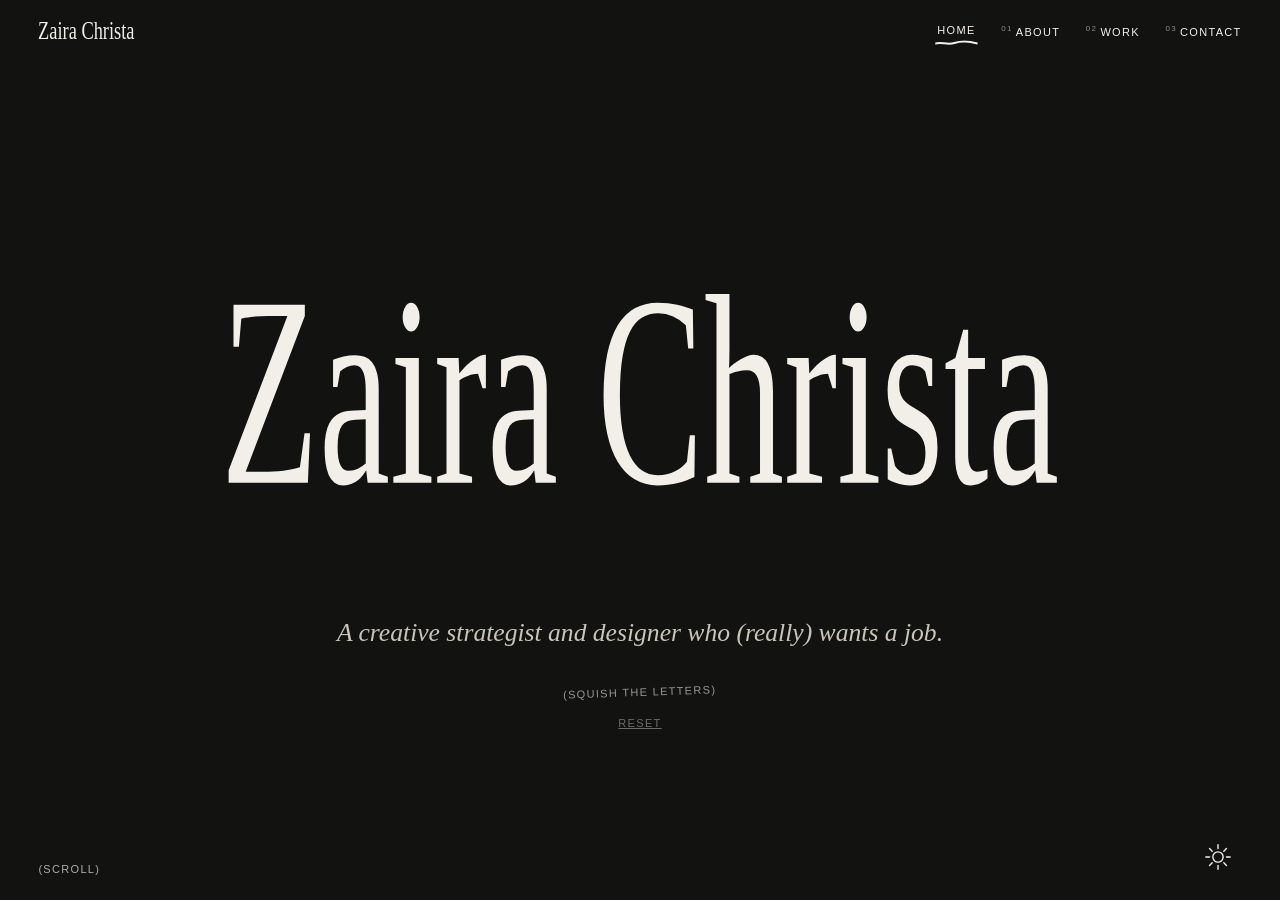
==== index.html @ 3c70432a "Scrolling picture panels in slides, phone dock and footer tweaks, collapsible legal links, phone-onl" ====
<!doctype html>
<html lang="en">
<head>
<meta charset="utf-8">
<meta name="viewport" content="width=device-width, initial-scale=1">
<title>Zaira Christa</title>
<meta name="description" content="Zaira Christa, a London-based creative strategist and designer. Portfolio, work and contact.">
<meta name="referrer" content="strict-origin-when-cross-origin">
<meta name="theme-color" content="#121211">
<meta property="og:type" content="website">
<meta property="og:title" content="Zaira Christa">
<meta property="og:description" content="Creative strategist and designer based in London. Portfolio, work and contact.">
<link rel="icon" href="data:image/svg+xml,%3Csvg xmlns='http://www.w3.org/2000/svg' viewBox='0 0 32 32'%3E%3Crect width='32' height='32' rx='6' fill='%23121211'/%3E%3Ctext x='16' y='23' text-anchor='middle' font-family='Times New Roman,serif' font-size='20' fill='%23f2efe9'%3EZ%3C/text%3E%3C/svg%3E">
<link rel="stylesheet" href="css/style.css?v=__V__">
</head>
<body class="home">

<header>
  <a class="mb-z" data-go="home" aria-label="Home"><svg viewBox="0 0 22 22" aria-hidden="true"><path d="M11 5.6C8.9 5.6 8.3 7.9 7.7 9.6C7 11.6 4.3 13 4.3 16.2C4.3 19.4 7 21.2 11 21.2C15 21.2 17.7 19.4 17.7 16.2C17.7 13 15 11.6 14.3 9.6C13.7 7.9 13.1 5.6 11 5.6z"/><path d="M10.4 6L10.8 2.2L12 2.2L11.6 6z"/><path d="M12 3.6C13 1.6 15.4 1.4 16.6 2.2C15.8 4.2 13.6 4.6 12 3.6z"/></svg></a>
  <a class="mark" data-go="home">Zaira Christa</a>
  <span class="mb-menus" aria-hidden="true"><span>File</span><span>Edit</span><span>View</span><span>Go</span><span>Window</span><span>Help</span></span>
  <nav>
    <a data-go="home" class="cur">Home</a>
    <a data-go="about"><i>01</i>About</a>
    <a data-go="work"><i>02</i>Work</a>
    <a data-go="contact"><i>03</i>Contact</a>
  </nav>
</header>

<!-- HOME -->
<main id="home" class="page active">
  <div class="hero" id="hero" aria-label="Zaira Christa"></div>
  <p class="tagline">A creative strategist and designer who (really) wants a job.</p>
  <p class="squish label">(squish the letters)</p>
  <button class="resq label" id="resetSquish" type="button">reset</button>
</main>
<button class="scrollcue label" id="scrollcue" type="button">(Scroll)</button>
<button class="sun" id="sun" type="button" aria-label="Sun" title="Light mode">
  <svg viewBox="0 0 32 32" width="30" height="30" fill="none" stroke="currentColor" stroke-width="1.5" stroke-linecap="round" aria-hidden="true">
    <circle cx="16" cy="16" r="5.5"/>
    <g class="rays"><path d="M16 3v4M16 25v4M3 16h4M25 16h4M7 7l2.8 2.8M22.2 22.2L25 25M25 7l-2.8 2.8M9.8 22.2L7 25"/></g>
  </svg>
</button>
<div class="song" id="song" hidden>
  <div class="row"><span class="label">Now playing: not that kind of sun.</span><button class="x label" id="songX" type="button">close</button></div>
  <div class="yt" id="yt"></div>
</div>
<div class="nope" id="nope" role="status" aria-live="polite"></div>
<div class="nope sad" id="sad" role="status" aria-live="polite"></div>

<div class="cookie" id="cookie" role="dialog" aria-label="Cookies" hidden>
  <svg class="ckbg" viewBox="0 0 200 200" aria-hidden="true">
    <path d="M146 20 A22 22 0 0 0 181 57 A93 91 0 1 1 146 20 Z"/>
    <circle cx="40" cy="70" r="5" class="f"/><circle cx="64" cy="36" r="6"/><circle cx="102" cy="22" r="4" class="f"/>
    <circle cx="26" cy="112" r="6"/><circle cx="50" cy="152" r="4" class="f"/><circle cx="98" cy="176" r="6"/>
    <circle cx="146" cy="152" r="5" class="f"/><circle cx="172" cy="108" r="6"/><circle cx="130" cy="176" r="3.5"/>
    <circle cx="124" cy="25" r="3.5"/><circle cx="24" cy="86" r="3" />
  </svg>
  <h2>cookies?</h2>
  <p>This site sets no cookies of its own. But the sun plays a song through Spotify, which may set its own. Accept to let the sun play, or reject and it stays quiet. <a href="privacy.html">Details</a></p>
  <div class="row"><button type="button" data-ck="yes">Accept</button><button type="button" data-ck="no">Reject</button></div>
</div>

<!-- ABOUT -->
<section id="about" class="page">
  <div class="fit">
  <div class="about-grid">
    <h1 class="stmt stretch" style="grid-column:1 / -1">I'm Zai &lt;3</h1>
    <div class="about-left">
      <div class="photo blob b1"><img src="assets/images/zaira.jpg" alt="Black and white photo of Zaira smiling over her shoulder, in a long patterned halter dress on a cobbled path"></div>

    </div>
    <div class="about-right prose">
      <p>I am a human who loves thinking. As a certified overthinker, and as curious as the cat who should have died by now, I have built things, tried others and experimented with forms of art I love.</p>
      <p>My work is deeply embodied, often answering questions that are a little too complicated even for me. I like getting stuck into them anyway. What is a passion if not an extremely liberating hard task?</p>
      <p>I work with precision, depth and (as all my cookbooks tell me) love. Maybe that is why you should care.</p>
      <div class="stats" id="stats">
        <div class="srow"><span class="sl">Strategy</span><span class="sb"><i style="--v:89"></i></span><span class="sn">89</span></div>
        <div class="srow"><span class="sl">Visual Taste</span><span class="sb"><i style="--v:96"></i></span><span class="sn">96</span></div>
        <div class="srow"><span class="sl">Research Rabbit Holes</span><span class="sb"><i style="--v:99"></i></span><span class="sn">99</span></div>
        <div class="srow"><span class="sl">Overthinking</span><span class="sb"><i style="--v:100"></i></span><span class="sn">100</span></div>
        <div class="srow"><span class="sl">PowerPoint Tolerance</span><span class="sb"><i style="--v:61"></i></span><span class="sn">61</span></div>
        <div class="srow"><span class="sl">“What if we completely changed it?”</span><span class="sb"><i style="--v:97"></i></span><span class="sn">97</span></div>
      </div>
      <div class="sheetrow">
        <span class="label">Status: Available (allegedly busy)</span>
        <button class="sheetbtn label" id="openSheet" type="button">Character sheet &rarr;</button>
      </div>
    </div>

  </div>
  </div>
</section>

<!-- WORK -->
<section id="work" class="page">
  <div class="desk" id="desk">
    <button class="dicon" id="dFolder" type="button" aria-label="Work, folder. Double-click to open." style="--x:41%;--y:31%">
      <svg viewBox="0 0 64 56" aria-hidden="true"><path d="M3 9a5 5 0 0 1 5-5h14l6 6h28a5 5 0 0 1 5 5v31a5 5 0 0 1-5 5H8a5 5 0 0 1-5-5z" fill="#007f9e"/><rect x="3" y="17" width="58" height="35" rx="5" fill="#1db4d4"/><rect x="3" y="17" width="58" height="9" rx="4.5" fill="#5fd0e8" opacity=".55"/></svg>
      <span class="dname">Work</span>
    </button>
    <button class="dicon" id="dSheet" type="button" aria-label="ZAIRA.sav, character sheet. Double-click to open." style="--x:33%;--y:52%">
      <svg viewBox="0 0 48 60" aria-hidden="true"><path d="M4 2h28l12 12v42a2 2 0 0 1-2 2H4a2 2 0 0 1-2-2V4a2 2 0 0 1 2-2z" fill="#fff" stroke="#242829" stroke-width="1.6"/><path d="M32 2v12h12" fill="#C9D0CC" stroke="#242829" stroke-width="1.6" stroke-linejoin="round"/><rect x="2" y="30" width="34" height="14" rx="2" fill="#006C7C"/><text x="19" y="40.6" text-anchor="middle" font-family="Helvetica,Arial,sans-serif" font-size="9.5" font-weight="700" fill="#fff">SAV</text><path d="M9 20h18M9 25h12" stroke="#C9D0CC" stroke-width="2" stroke-linecap="round"/></svg>
      <span class="dname">ZAIRA.sav</span>
    </button>
    <button class="dicon" id="dCv" type="button" aria-label="CV_Zaira_Final_CREATIVE_v29.pdf. Double-click to open." style="--x:52%;--y:43%">
      <svg viewBox="0 0 48 60" aria-hidden="true"><path d="M4 2h28l12 12v42a2 2 0 0 1-2 2H4a2 2 0 0 1-2-2V4a2 2 0 0 1 2-2z" fill="#fff" stroke="#242829" stroke-width="1.6"/><path d="M32 2v12h12" fill="#C9D0CC" stroke="#242829" stroke-width="1.6" stroke-linejoin="round"/><rect x="2" y="30" width="34" height="14" rx="2" fill="#c4452d"/><text x="19" y="40.6" text-anchor="middle" font-family="Helvetica,Arial,sans-serif" font-size="9.5" font-weight="700" fill="#fff">PDF</text><path d="M9 20h18M9 25h12" stroke="#C9D0CC" stroke-width="2" stroke-linecap="round"/></svg>
      <span class="dname">CV_Zaira_Final_CREATIVE_v29.pdf</span>
    </button>
  </div>
  <nav class="dock" aria-label="Dock">
    <button class="dk" id="dkFinder" type="button" data-tip="Finder" aria-label="Finder">
      <svg viewBox="0 0 48 48" aria-hidden="true"><rect width="48" height="48" rx="11" fill="#0095B6"/><path d="M24 0h13a11 11 0 0 1 11 11v26a11 11 0 0 1-11 11H24z" fill="#E5E8E3"/><rect x="14" y="14" width="3" height="9" rx="1.5" fill="#242829"/><rect x="31" y="14" width="3" height="9" rx="1.5" fill="#242829"/><path class="m-happy" d="M13 32c6 6 16 6 22 0" fill="none" stroke="#242829" stroke-width="2.4" stroke-linecap="round"/><path class="m-sad" d="M13 37c6-6 16-6 22 0" fill="none" stroke="#242829" stroke-width="2.4" stroke-linecap="round"/><path class="m-sad" d="M15.5 25c-2 3-2 5 0 5.5c2-.5 2-2.5 0-5.5z" fill="#7fd3ea"/></svg>
    </button>
    <button class="dk" id="addSticky" type="button" data-tip="Stickies (add a note)" aria-label="Add a sticky note">
      <svg viewBox="0 0 48 48" aria-hidden="true"><rect width="48" height="48" rx="11" fill="#f2e57e"/><rect width="48" height="12" rx="6" fill="#e3d256"/><rect y="6" width="48" height="6" fill="#e3d256"/><path d="M10 24h28M10 32h20" stroke="#8f8433" stroke-width="2.4" stroke-linecap="round"/></svg>
    </button>
    <button class="dk" id="dkPpt" type="button" data-tip="PowerPoint" aria-label="Open the next presentation">
      <svg viewBox="0 0 48 48" aria-hidden="true"><rect width="48" height="48" rx="11" fill="#d24726"/><text x="24" y="34" text-anchor="middle" font-family="Helvetica,Arial,sans-serif" font-size="28" font-weight="700" fill="#fff">P</text></svg>
    </button>
    <i class="sep"></i>
    <button class="dk dk-bin" id="dockBin" type="button" data-tip="Bin (drop notes here, click to look inside)" aria-label="Bin">
      <svg viewBox="0 0 48 48" aria-hidden="true"><rect class="paper" x="14" y="5" width="12" height="14" fill="#f2e57e" transform="rotate(-12 20 12)"/><rect class="paper" x="22" y="6" width="12" height="14" fill="#ffb3c7" transform="rotate(10 28 13)"/><path d="M11 15h26l-2.4 27a3 3 0 0 1-3 2.7H16.4a3 3 0 0 1-3-2.7z" fill="#C9D0CC" stroke="#5B6264" stroke-width="1.6"/><rect x="8" y="11" width="32" height="5" rx="2.5" fill="#E5E8E3" stroke="#5B6264" stroke-width="1.6"/><path d="M19 21v17M24 21v17M29 21v17" stroke="#5B6264" stroke-width="1.8" stroke-linecap="round"/></svg>
    </button>
  </nav>
</section>
<!-- SUBSTACK -->
<section id="substack" class="page">
  <div class="big" id="psych">psych.</div>
</section>

<!-- CONTACT -->
<section id="contact" class="page">
  <div class="fit">
  <div class="contact-grid">
    <h1 class="stmt stretch" style="grid-column:1 / -1">Please address me as Your Royal Highness.</h1>
    <div class="contact-left">
      <p class="royal">Her Majesty is currently taking offers (of work, not of fealty). The throne is open to commissions, collaborations and one very good full-time role. I have already drafted this conversation in my head eleven times. Say hello and make it twelve.</p>
      <p class="email-line"><a href="mailto:zcbarakat@gmail.com" id="emailLink">zcbarakat@gmail.com</a>
        <span class="label">Replies arrive within one to several business days, by royal decree.</span>
      </p>
    </div>
    <div class="contact-right">
      <form id="form">
        <div class="field"><label class="label" for="name">Your name, humble correspondent</label><input id="name" required autocomplete="name"></div>
        <div class="field"><label class="label" for="msg">Your message to Her Royal Highness</label><textarea id="msg" required></textarea></div>
        <div class="send-row">
          <button class="send" type="submit">Send your regards</button>        </div>
      </form>
    </div>
  </div>
  </div>
</section>

<footer class="label"><span class="copy">&copy; 2026 Zaira Christa</span><span class="tag">i do what i love and i love what i do (peace)</span>
  <nav class="legal" aria-label="Legal"><details><summary>legal stuff</summary><div class="lg"><a href="privacy.html">Privacy and cookies</a><button type="button" id="cookieSettings">Cookie settings</button><a href="terms.html">Terms and copyright</a><a href="accessibility.html">Accessibility</a></div></details></nav>
</footer>

<!-- windows live at body level so they can be dragged anywhere -->
<div class="sticky" id="sticky">
      <div class="grip" title="Drag me"><button class="bin" type="button" aria-label="Bin this note">&times;</button></div>
      <div class="stext" contenteditable="true" spellcheck="false" aria-label="Sticky note, editable">Rectangles are permitted in this office.</div>
    </div>
<div class="win finder closed" id="finder" aria-label="Work folder">
      <div class="tbar"><div class="dots"><button type="button" class="wclose" aria-label="Close window"></button><i></i><i></i></div><div class="ttl">Work</div></div>
      <div class="fbody">
        <aside class="side" aria-label="Sidebar">
          <h4>Favourites</h4>
          <ul><li><button type="button" data-loc="recents">Recents</button></li><li><button type="button" class="on" data-loc="work">Work</button></li><li><button type="button" data-loc="desktop">Desktop</button></li><li><button type="button" data-loc="downloads">Downloads (do not open)</button></li></ul>
          <h4>Locations</h4>
          <ul><li><button type="button" data-loc="trash">Trash</button></li></ul>
        </aside>
        <div class="files" id="files">
          <p class="empty" id="filesEmpty" hidden></p>
          <button class="file" type="button" data-deck="logos"><span class="ico"></span><span class="name">Logos_FINAL_v7_ACTUAL_FINAL.pptx</span></button>
          <button class="file" type="button" data-deck="fashion"><span class="ico"></span><span class="name">Fashion_Design_copy_copy_2.pptx</span></button>
          <button class="file" type="button" data-deck="strategy"><span class="ico"></span><span class="name">Creative_Strategy_v12_USE_THIS_ONE.pptx</span></button>
          <button class="file" type="button" data-deck="research"><span class="ico"></span><span class="name">Research_(please_read).pptx</span></button>
          <button class="file" type="button" data-deck="websites"><span class="ico"></span><span class="name">Websites_FINAL_I_MEAN_IT.pptx</span></button>
        </div>
      </div>
      <div class="fstat" id="fstat" aria-live="polite">5 items</div>
</div>

<div class="win pdfwin closed" id="pdfwin" tabindex="-1" role="dialog" aria-label="CV_Zaira_Final_CREATIVE_v29.pdf">
  <div class="tbar"><div class="dots"><button type="button" class="wclose" id="pdfClose" aria-label="Close PDF"></button><i></i><i></i></div><div class="ttl">CV_Zaira_Final_CREATIVE_v29.pdf</div></div>
  <div class="tools pdftools">
    <button class="btn" id="pdfOut" type="button" aria-label="Zoom out">&minus;</button>
    <button class="btn" id="pdfIn" type="button" aria-label="Zoom in">+</button>
    <span class="stat" id="pdfStat">Page 1 of 1</span>
    <a class="btn" id="pdfDl" href="assets/CV_Zaira_Final_CREATIVE_v29.pdf" download>Download</a>
  </div>
  <div class="pdfview" id="pdfview">
    <div class="pdfpage" id="pdfpage">
      <h2>ZAIRA CHRISTA</h2>
      <p class="pl">Creative Strategist / Designer &middot; London</p>
      <h3>Experience</h3>
      <div class="bars"><i></i><i></i><i></i></div>
      <div class="bars"><i></i><i></i></div>
      <h3>Education</h3>
      <div class="bars"><i></i><i></i></div>
      <h3>Skills</h3>
      <div class="bars"><i></i></div>
      <p class="mock">[ Placeholder. The real CV lands here soon. ]</p>
    </div>
  </div>
</div>

<div class="win sheet closed" id="sheet" tabindex="-1" role="dialog" aria-label="Character sheet">
  <div class="tbar"><div class="dots"><button type="button" class="wclose" aria-label="Close character sheet"></button><i></i><i></i></div><div class="ttl">ZAIRA.sav &mdash; Character Sheet</div></div>
  <div class="sbody">
    <div class="build">
      <p class="lvl"><b>Lv. 22</b><span>Creative Strategist / Designer</span></p>
      <dl>
        <div><dt>Location</dt><dd>London</dd></div>
        <div><dt>Alignment</dt><dd>Chaotic Organised</dd></div>
        <div><dt>Class</dt><dd>Multidisciplinary Creative</dd></div>
        <div><dt>Main weapon</dt><dd>Adobe Illustrator</dd></div>
        <div><dt>Secondary weapon</dt><dd>JSTOR</dd></div>
        <div><dt>Status</dt><dd>Available (allegedly busy)</dd></div>
      </dl>
      <p class="boss"><b>Boss battle</b>Explaining how I went from a music degree at Oxford to creative strategy.</p>
    </div>
    <div class="tabs" role="tablist">
      <button type="button" role="tab" class="on" data-tab="abilities">Abilities</button>
      <button type="button" role="tab" data-tab="fluent">Fluent in</button>
      <button type="button" role="tab" data-tab="weak">Weaknesses</button>
    </div>
    <ul class="tab on" id="tab-abilities">
      <li>Spots inconsistencies from 20 metres away</li>
      <li>Makes research look sexy</li>
      <li>Finds the concept hiding underneath the concept</li>
      <li>Somehow ends up building the website too</li>
      <li><i>+15</i> taste when working after midnight</li>
      <li><i>+20</i> productivity after changing the entire concept</li>
      <li><i>+30</i> persuasion when presenting something visually</li>
      <li>Immune to &ldquo;can we make the logo bigger?&rdquo;</li>
    </ul>
    <ul class="tab" id="tab-fluent">
      <li>Extremely specific references</li>
      <li>Times New Roman (stretched)</li>
      <li>Helvetica</li>
      <li>Learning languages to a semi-conversational level</li>
    </ul>
    <ul class="tab" id="tab-weak">
      <li>Rectangles</li>
      <li>&ldquo;Final_v7_REALfinal.ai&rdquo;</li>
      <li>Cannot leave a perfectly adequate website alone</li>
      <li>Mild allergy to generic branding</li>
      <li>One good idea away from starting another project</li>
    </ul>
  </div>
</div>

<script src="js/config.js?v=__V__"></script>
<script src="js/main.js?v=__V__"></script>
</body>
</html>
---- css/style.css ----
:root{
    --black:#121211;
    /* Bondi iMac palette, used on the Work page */
    --bondi:#0095B6;
    --deep-bondi:#006C7C;
    --ice:#E5E8E3;
    --frost:#C9D0CC;
    --crt:#5B6264;
    --charcoal:#242829;
    --white:#f2efe9;
    --grey:#7d7a72;
    --serif:"Times New Roman",Times,serif;
    --sans:Helvetica,"Helvetica Neue",Arial,sans-serif;
    --g:clamp(1.25rem,3vw,2.5rem);   /* page gutter */
    --gap:clamp(1rem,2vw,2rem);       /* grid gap */

    /* hand-drawn marks, used as masks so they take the colour of the text */
    --wob:url("data:image/svg+xml,%3Csvg xmlns='http://www.w3.org/2000/svg' viewBox='0 0 200 10' preserveAspectRatio='none'%3E%3Cpath d='M2 6 C 30 2, 55 9, 90 5 S 150 2, 198 6' fill='none' stroke='black' stroke-width='2' stroke-linecap='round' vector-effect='non-scaling-stroke'/%3E%3C/svg%3E");
    --loop:url("data:image/svg+xml,%3Csvg xmlns='http://www.w3.org/2000/svg' viewBox='0 0 200 60' preserveAspectRatio='none'%3E%3Cpath d='M30 12 C 70 3, 170 6, 190 26 C 202 46, 110 57, 56 53 C 8 48, 2 24, 46 11' fill='none' stroke='black' stroke-width='2' stroke-linecap='round' vector-effect='non-scaling-stroke'/%3E%3C/svg%3E");
  }
  *{box-sizing:border-box;margin:0;padding:0}
  html{scroll-behavior:smooth;overflow:hidden}
  body{
    background:var(--white);
    color:var(--black);
    font-family:var(--serif);
    min-height:100vh;overflow:hidden;
    -webkit-font-smoothing:antialiased;
  }
  body.home{background:var(--black)}
  a{color:inherit}
  button{font-family:inherit}

  /* shared pieces */
  .label{font-family:var(--sans);font-size:11px;line-height:1.2;letter-spacing:.12em;text-transform:uppercase}
  .wob{position:relative}
  .stretch{display:block;transform:scaleY(var(--k,1.4));transform-origin:0 0}

  /* ---------- HEADER ---------- */
  header{
    position:fixed;top:0;left:0;right:0;z-index:500;
    display:flex;justify-content:space-between;align-items:center;
    padding:1.3rem var(--g);color:var(--black);
  }
  body.home header{color:var(--white)}
  header .mark{
    justify-self:start;font-size:1.15rem;text-decoration:none;cursor:pointer;
    display:inline-block;transform:scaleY(1.4);transform-origin:left center;
  }
  /* a little wiggle on hover; uses translate/rotate so it sits on top of the stretch */
  header .mark:hover{animation:markshimmy .55s ease-in-out}
  @keyframes markshimmy{
    0%,100%{translate:0 0;rotate:0deg}
    15%{translate:-3px 0;rotate:-2deg} 35%{translate:3px 0;rotate:1.5deg}
    55%{translate:-2px 0;rotate:-1.5deg} 75%{translate:1px 0;rotate:1deg}
  }
  @media(prefers-reduced-motion:reduce){header .mark:hover{animation:none}}
  nav{justify-self:end;display:flex;gap:clamp(.9rem,2vw,1.8rem);flex-wrap:wrap;justify-content:flex-end}
  nav a{
    position:relative;font-family:var(--sans);font-size:11px;letter-spacing:.12em;text-transform:uppercase;
    text-decoration:none;cursor:pointer;
  }
  nav a i{font-style:normal;font-size:8px;vertical-align:super;margin-right:3px;opacity:.55}
  nav a::after{
    content:"";position:absolute;left:-2px;right:-2px;bottom:-8px;height:6px;background:currentColor;
    clip-path:inset(0 100% 0 0);transition:clip-path .35s ease;   /* drawn in from the left, rubbed out from the right */
    -webkit-mask:var(--wob) center/100% 100% no-repeat;mask:var(--wob) center/100% 100% no-repeat;
  }
  nav a:hover::after,nav a.cur::after{clip-path:inset(0 0 0 0)}
  @media(prefers-reduced-motion:reduce){nav a::after{transition:none}}
  @media(max-width:760px){
    header{display:flex;justify-content:flex-end}
    header .mark{display:none}
    nav a i{display:none}
  }

  /* ---------- PAGES ---------- */
  .page{display:none;min-height:100vh;padding:7rem var(--g) 5rem}
  .page.active{display:block;animation:fade .6s ease}
  @keyframes fade{from{opacity:0}to{opacity:1}}

  .meta{
    position:relative;display:flex;justify-content:space-between;gap:1rem;
    padding-top:1rem;margin-bottom:3.2rem;
  }
  .meta::before{
    content:"";position:absolute;top:0;left:0;right:0;height:6px;background:currentColor;
    -webkit-mask:var(--wob) center/100% 100% no-repeat;mask:var(--wob) center/100% 100% no-repeat;
  }
  .meta.clean::before{-webkit-mask:none;mask:none;height:1px;background:rgba(18,18,17,.5)}

  /* big statement type: stretched Times */
  .stmt{
    font-weight:400;font-size:clamp(2.2rem,5.6vw,5.2rem);line-height:1.02;
    letter-spacing:-.01em;max-width:18ch;
  }
  .stmt + *{margin-top:3.6rem}

  /* ---------- HOME ---------- */
  #home.active{
    display:flex;flex-direction:column;align-items:center;justify-content:center;
    height:100vh;height:100dvh;min-height:0;background:var(--black);color:var(--white);text-align:center;
  }
  .hero{
    display:flex;flex-wrap:wrap;justify-content:center;align-items:center;
    gap:0 clamp(.6rem,3vw,2.5rem);
    min-height:clamp(12rem,38vw,24rem);
  }
  .word{display:flex;align-items:center}

  /* each letter is its own box: drag it to stretch or squish (up/down = height, left/right = width) */
  .l{
    position:relative;display:inline-block;font-family:var(--serif);
    font-size:clamp(3rem,13vw,10rem);line-height:1;
    cursor:grab;touch-action:none;user-select:none;-webkit-user-select:none;
  }
  .l.grabbed{cursor:grabbing}
  .l .t{display:inline-block;transform:scale(var(--sx,1),var(--sy,1.7))}

  .tagline{margin-top:2.2rem;font-size:clamp(1.1rem,2.4vw,1.6rem);font-style:italic;color:#c9c5bb}
  .squish{margin-top:2.4rem;color:var(--white);opacity:.6;transform:rotate(-2deg)}
  .squish.shimmy{animation:shimmy .8s ease-in-out}
  @keyframes shimmy{
    0%,100%{transform:rotate(-2deg)}
    12%{transform:translateX(-7px) rotate(-5deg)} 28%{transform:translateX(7px) rotate(2deg)}
    44%{transform:translateX(-5px) rotate(-4deg)} 60%{transform:translateX(5px) rotate(1deg)}
    76%{transform:translateX(-2px) rotate(-3deg)}
  }
  .resq{margin-top:.9rem;background:none;border:none;color:var(--white);opacity:.4;cursor:pointer;text-decoration:underline;padding:.2rem .4rem}
  .resq:hover{opacity:.9}

  /* scroll cue, sun and song: Home only */
  .scrollcue,.sun,.song{display:none}
  body.home .scrollcue{display:block}
  body.home .sun{display:flex}
  body.home .song:not([hidden]){display:block}
  .scrollcue{
    position:fixed;left:var(--g);bottom:1.5rem;z-index:30;background:none;border:none;
    color:var(--white);opacity:.7;cursor:pointer;
  }
  .sun{
    position:fixed;right:var(--g);bottom:1.2rem;z-index:56;width:3rem;height:3rem;
    align-items:center;justify-content:center;background:none;border:none;color:var(--white);cursor:pointer;
    transition:transform .3s;
  }
  .sun:hover{transform:rotate(18deg) scale(1.08)}
  .sun .rays{transform-box:fill-box;transform-origin:center;transition:opacity .4s,transform .5s}
  .sun.playing .rays{opacity:0;transform:scale(.5) rotate(40deg)}
  .song{
    position:fixed;right:var(--g);bottom:5rem;z-index:55;width:min(360px,88vw);
    background:var(--white);color:var(--black);padding:.9rem .9rem 1rem;transform:rotate(-1.5deg);
    border-radius:8px 16px 10px 14px / 14px 8px 16px 10px;box-shadow:0 12px 40px rgba(0,0,0,.45);
  }
  .song .row{display:flex;justify-content:space-between;align-items:center;gap:1rem;margin-bottom:.7rem}
  .song .x{background:none;border:none;cursor:pointer;color:inherit;text-decoration:underline}
  .song .yt iframe{display:block;width:100%;height:200px;border:0;background:#000}
  .song .yt iframe[src*="spotify"]{height:152px;border-radius:12px;background:none}
  .song .yt iframe.spotify{height:152px;border-radius:12px;background:none}
  .song .miss{font-size:1rem;line-height:1.4}

  .nope{
    position:fixed;left:50%;bottom:6vh;z-index:600;max-width:min(26rem,86vw);
    background:var(--white);color:var(--black);padding:1rem 1.4rem;text-align:center;
    font-size:1.25rem;font-style:italic;line-height:1.3;
    transform:translateX(-50%) rotate(-2deg) scale(.9);opacity:0;pointer-events:none;
    border-radius:10px 18px 12px 16px / 16px 10px 18px 12px;
    transition:opacity .15s,transform .2s;
  }
  .nope.sad{bottom:7.2rem;transform:translateX(-50%) rotate(1.5deg) scale(.9)}
  .nope.sad.on{transform:translateX(-50%) rotate(1.5deg) scale(1)}
  .nope.on{opacity:1;transform:translateX(-50%) rotate(-2deg) scale(1)}

  /* ---------- ORGANIC SHAPES ---------- */
  .blob{
    background:#dad6cc;display:flex;align-items:center;justify-content:center;
    color:var(--grey);font-style:italic;font-size:1rem;text-align:center;padding:1.5rem;
  }
  .b1{border-radius:63% 37% 54% 46% / 55% 48% 52% 45%}

  /* ---------- ABOUT ---------- */
  /* pages that must fit the window: the .fit wrapper is scaled by script until nothing needs scrolling */
  .fit{transform-origin:0 0}
  #about.active,#contact.active,#work.active{height:100vh;height:100dvh;min-height:0;overflow:hidden}
  /* About and Contact scale down a little to fit, then scroll rather than let the text get too small */
  #about.active,#contact.active{overflow-y:auto;overflow-x:hidden;-webkit-overflow-scrolling:touch}
  #about.active,#contact.active{padding-top:6.5rem;padding-bottom:2rem}
  #about.active{padding-top:7rem;padding-bottom:3.4rem}
  #contact.active{padding-bottom:6.8rem}
  body.contact footer{background:var(--white)}
  @media(max-width:560px){
    #about.active{padding-bottom:3rem}
    #contact.active{padding-bottom:9rem}
    body.contact footer{padding-top:1.2rem}
  }
  body footer{position:fixed;left:0;right:0;bottom:0}
  .about-grid{display:grid;grid-template-columns:repeat(12,1fr);column-gap:calc(var(--gap) * 1.6);row-gap:3.2rem}
  #about .about-grid{grid-template-columns:auto minmax(0,35rem);justify-content:center;column-gap:clamp(1.2rem,4vw,5rem)}
  #about .stmt{max-width:none;text-align:center}
  #about .stmt + *{margin-top:0}
  #about .prose{font-size:clamp(1.05rem,1.5vw,1.3rem);line-height:1.55}
  #about .prose p{margin-bottom:1.3rem}
  .about-left{display:flex;flex-direction:column}
  .about-right{align-self:center}
  /* photo and text stay side by side, the photo shrinking first; they only stack on a phone-width screen */
  @media(max-width:560px){#about .about-grid{grid-template-columns:1fr}#about .photo{width:min(100%,20rem);margin:0 auto}}
  .photo{position:relative;width:clamp(9rem,min(34vw,(100vh - 20rem) * .744),32rem);aspect-ratio:32/43}
  .photo.blob{padding:0;border-radius:50% 50% 46% 54% / 30% 34% 18% 22%}
  .photo img{display:block;width:100%;height:100%;object-fit:cover;object-position:50% 30%;border-radius:inherit}
  .photo::after{
    content:"";position:absolute;inset:-12px 12px 12px -12px;border:1px solid var(--black);
    border-radius:50% 50% 46% 54% / 30% 34% 18% 22%;transform:rotate(-3deg);pointer-events:none;
  }
  .prose{font-size:clamp(1.15rem,1.7vw,1.4rem);line-height:1.62}
  .prose p{margin-bottom:1.7rem}
  .prose .aside{font-style:italic;color:var(--grey)}

  /* ---------- WORK : movable, resizable windows on the one floor where rectangles are permitted ---------- */
  body.work{background:linear-gradient(#e6e3db,#cdc9be) fixed}
  body.work footer{color:#6b675c}
  body.work footer::before{-webkit-mask:none;mask:none;height:1px;background:rgba(18,18,17,.3)}
  #work{font-family:var(--sans)}
  .win{
    position:fixed;z-index:20;display:none;flex-direction:column;overflow:hidden;
    min-width:300px;min-height:200px;background:#f7f5f0;border:1px solid var(--black);
    font-family:var(--sans);color:var(--black);outline:none;
  }
  .win .tbar{cursor:grab;touch-action:none;user-select:none;-webkit-user-select:none}
  .win .tbar:active{cursor:grabbing}
  body.work .finder{display:flex;container-type:inline-size}
  .ppt{display:flex;container-type:inline-size;box-shadow:8px 8px 0 rgba(0,0,0,.22)}
  .tbar{
    display:flex;align-items:center;gap:.5rem;padding:.6rem .8rem;
    background:linear-gradient(#ebe8e1,#dcd8cf);border-bottom:1px solid #b7b2a6;
    font-size:.82rem;color:#3d3a33;
  }
  .dots{display:flex;gap:.4rem}
  .dots i,.dots button{display:block;width:.75rem;height:.75rem;border-radius:50%;border:none;padding:0}
  .dots > :nth-child(1){background:#ff5f57}
  .dots > :nth-child(2){background:#febc2e}
  .dots > :nth-child(3){background:#28c840}
  .dots button{cursor:pointer;position:relative}
  .dots .wclose::after,.dots .pclose::after{content:"\00d7";position:absolute;inset:0;display:flex;align-items:center;justify-content:center;font:700 .72rem/1 var(--sans);color:rgba(80,10,5,.7);padding-bottom:.08rem}
  .tbar .ttl{flex:1;text-align:center;margin-right:3.2rem;overflow:hidden;text-overflow:ellipsis;white-space:nowrap}
  /* the sidebar stays put; only the file area scrolls */
  .fbody{display:grid;grid-template-columns:13rem 1fr;grid-template-rows:minmax(0,1fr);flex:1;min-height:0;overflow:hidden}
  @container (max-width:560px){.fbody{grid-template-columns:1fr}.side{display:none}}
  .side{background:#ebe8e1;border-right:1px solid #cfcabd;padding:1rem .8rem;font-size:.82rem;color:#3d3a33;overflow-y:auto;min-height:0}
  .side h4{font-size:.68rem;letter-spacing:.08em;text-transform:uppercase;color:#8d897d;font-weight:600;margin:0 0 .4rem}
  .side ul{margin-bottom:1.2rem}
  .side li{list-style:none}
  .side li button{display:block;width:100%;text-align:left;font:inherit;color:inherit;background:none;border:0;border-radius:.3rem;padding:.28rem .45rem;cursor:pointer}
  .side li button:hover{background:#e0dcd1}
  .side li button.on{background:#d3cfc3}
  .side li button:focus-visible{outline:2px solid #2f6fe0;outline-offset:-2px}
  .files{display:grid;grid-template-columns:repeat(auto-fill,minmax(10.5rem,1fr));gap:1.8rem 1.2rem;padding:1.8rem;align-content:start;overflow:auto;min-height:0}
  .files .empty{grid-column:1 / -1;text-align:center;color:#8d897d;font-size:.85rem;padding:3rem 0}
  .files .empty[hidden],.file[hidden]{display:none}
  .file{
    background:none;border:none;font:inherit;cursor:pointer;color:#1d1d1b;
    display:flex;flex-direction:column;align-items:center;gap:.55rem;padding:.4rem;
  }
  .ico{position:relative;width:4.6rem;aspect-ratio:3/4;background:#fff;border:1px solid var(--black);box-shadow:2px 2px 0 rgba(0,0,0,.15)}
  .ico::before{
    content:"PPTX";position:absolute;left:0;right:0;top:0;
    background:#c4452d;color:#fff;font-size:.55rem;letter-spacing:.1em;text-align:center;padding:.2rem 0;
  }
  .ico::after{
    content:"";position:absolute;left:.5rem;right:.5rem;top:1.7rem;bottom:.5rem;
    background:repeating-linear-gradient(#d9d6cd 0 2px,transparent 2px 6px);
  }
  .file .name{font-size:.8rem;line-height:1.25;word-break:break-all;text-align:center;padding:.1rem .35rem}
  .file{border-radius:.4rem}
  .file.sel{background:rgba(0,0,0,.08)}
  .file.sel .name{background:#2f6fe0;color:#fff;border-radius:.25rem}
  .file:focus-visible{outline:none}
  .fstat{padding:.4rem .8rem;border-top:1px solid #cfcabd;background:#ebe8e1;font-size:.75rem;color:#6b675c;text-align:center}
  .sticky{
    --dx:0px;--dy:0px;
    position:fixed;right:2rem;top:6.5rem;z-index:400;width:12rem;display:none;
    background:#f2e57e;padding:0 1rem 1.3rem;
    font-family:var(--serif);font-size:1.2rem;font-style:italic;line-height:1.25;
    transform:translate(var(--dx),var(--dy)) rotate(var(--r,4deg));box-shadow:3px 4px 0 rgba(0,0,0,.2);
    transition:box-shadow .15s;
  }
  body.work .sticky{display:block}
  .sticky .grip{position:relative}
  .sticky .bin{position:absolute;right:.35rem;top:50%;transform:translateY(-50%);width:1.1rem;height:1.1rem;line-height:1;border:none;background:none;font:inherit;font-style:normal;font-size:1rem;color:rgba(0,0,0,.45);cursor:pointer;padding:0}
  .sticky .bin:hover{color:#000}
  .sticky .stext:empty::before{content:attr(data-ph);opacity:.45}
  .sticky.extra{right:auto;top:auto}
  /* the dock */
  .dock{
    position:fixed;left:50%;bottom:1.4rem;transform:translateX(-50%);z-index:390;
    display:flex;align-items:flex-end;gap:.7rem;padding:.55rem .8rem;
    background:rgba(255,255,255,.42);-webkit-backdrop-filter:blur(14px);backdrop-filter:blur(14px);
    border:1px solid rgba(255,255,255,.75);border-radius:1.15rem;box-shadow:0 6px 22px rgba(0,0,0,.14);
  }
  .dk{
    position:relative;display:block;width:3.4rem;height:3.4rem;padding:0;border:none;background:none;
    cursor:pointer;transform-origin:50% 100%;transition:transform .16s;
  }
  .dk svg{display:block;width:100%;height:100%}
  .dk:hover,.dk:focus-visible{transform:scale(1.32) translateY(-3px);outline:none}
  .dk::after{
    content:attr(data-tip);position:absolute;bottom:calc(100% + .45rem);left:50%;transform:translateX(-50%);
    background:rgba(30,30,28,.88);color:#fff;font-family:var(--sans);font-size:.68rem;padding:.22rem .55rem;
    border-radius:.3rem;white-space:nowrap;opacity:0;pointer-events:none;transition:opacity .15s;
  }
  .dk:hover::after,.dk:focus-visible::after{opacity:1}
  .win.closed{display:none!important}
  .dock .sep{width:1px;align-self:stretch;margin:.3rem .1rem;background:rgba(0,0,0,.25)}
  .dk-bin{cursor:pointer}
  .dk-bin .paper{display:none}
  .dk-bin.full .paper{display:block}
  .dk-bin.over{transform:scale(1.5) translateY(-6px)}
  @media(max-width:700px){.dk{width:2.7rem;height:2.7rem}.dock{gap:.45rem;bottom:1.2rem}}
  /* on a phone, the dock and the menu bar shrink so everything stays on one line */
  @media(max-width:480px){
    .dk{width:min(2.4rem,11vw);height:min(2.4rem,11vw)}
    .dock{gap:.3rem;padding:.4rem .5rem;max-width:calc(100vw - 1rem)}
  }
  .sticky.lifted{box-shadow:8px 12px 0 rgba(0,0,0,.18)}
  .sticky .grip{height:1.5rem;margin:0 -1rem .5rem;background:rgba(0,0,0,.08);cursor:grab;touch-action:none}
  .sticky.lifted .grip{cursor:grabbing}
  .sticky .stext{outline:none;min-height:3.5rem;cursor:text;word-break:break-word}
  @media(max-width:700px){
    .win{left:2vw!important;top:5rem!important;width:96vw!important;height:calc(100vh - 8rem)!important;height:calc(100dvh - 8rem)!important;resize:none}
    .sticky{right:1rem}
  }

  /* ---------- a "presentation" window ---------- */
  .tools{display:flex;align-items:center;gap:.6rem;padding:.5rem .8rem;background:#efece5;border-bottom:1px solid #cfcabd;flex-wrap:wrap}
  .btn{
    font:inherit;font-size:.8rem;padding:.35rem .85rem;background:#fff;color:var(--black);
    border:1px solid var(--black);border-radius:0;cursor:pointer;
  }
  .btn:disabled{opacity:.35;cursor:default}
  .btn:not(:disabled):hover{background:var(--black);color:#fff}
  .stat{margin-left:auto;font-size:.78rem;color:#5d5a50}
  .pbody{display:grid;grid-template-columns:10rem 1fr;grid-template-rows:minmax(0,1fr);flex:1;min-height:0}
  @container (max-width:520px){.pbody{grid-template-columns:1fr}.thumbs{display:none}}
  .thumbs{overflow:auto;background:#ebe8e1;border-right:1px solid #cfcabd;padding:.8rem;display:flex;flex-direction:column;gap:.7rem}
  .thumb{display:flex;gap:.45rem;align-items:flex-start;background:none;border:none;padding:0;cursor:pointer;font:inherit}
  .thumb .n{width:1rem;font-size:.7rem;color:#6b675c;text-align:right}
  .thumb .mini{
    flex:1;aspect-ratio:16/10;background:var(--white);border:1px solid var(--black);
    font-family:var(--serif);font-size:.58rem;line-height:1.1;color:var(--black);
    display:flex;align-items:center;justify-content:center;text-align:center;padding:.25rem;
  }
  .thumb.dark .mini{background:var(--black);color:var(--white)}
  .thumb.cur .mini{outline:2px solid #c4452d;outline-offset:1px}
  .pasteboard{background:#bcb8ad;display:flex;align-items:center;justify-content:center;padding:1rem;min-height:0;overflow:hidden;container-type:size}
  .slidebox{
    --ar:1.7778;
    position:relative;aspect-ratio:16/9;overflow:hidden;container-type:inline-size;
    width:min(100cqw,calc(100cqh * var(--ar)));
    background:var(--white);box-shadow:0 6px 0 rgba(0,0,0,.2);cursor:pointer;
  }
  .slide{
    position:absolute;inset:0;overflow:hidden;background:var(--white);color:var(--black);
    padding:5cqw 6cqw;display:flex;flex-direction:column;
    font-family:var(--serif);--ft:6.4cqw;--fb:3.5cqw;
  }
  .slide.dark{background:var(--black);color:var(--white)}
  .slide.title,.slide.thanks{justify-content:center}
  .slide h2{
    font-weight:400;font-size:calc(var(--ft) * 1.9);line-height:1;
    display:inline-block;align-self:flex-start;transform:scaleY(1.5);transform-origin:left top;
    margin-bottom:calc(var(--ft) * 1.3);text-shadow:.3cqw .3cqw 0 rgba(128,120,100,.4);
  }
  .slide h3{
    font-weight:400;font-size:var(--ft);line-height:1;
    display:inline-block;align-self:flex-start;transform:scaleY(1.4);transform-origin:left top;
    margin-bottom:calc(var(--ft) * .9);text-shadow:.25cqw .25cqw 0 rgba(128,120,100,.35);
  }
  .slide .sub{font-size:calc(var(--fb) * 1.5);font-style:italic;opacity:.85}
  .slide .by{margin-top:2cqw;font-size:var(--fb);opacity:.6}
  .slide ul{list-style:none}
  .slide li{font-size:var(--fb);line-height:1.35;margin-bottom:1.2cqw;padding-left:2.4cqw;position:relative}
  .slide li::before{content:"\25AA";position:absolute;left:0}
  .slide ol{padding-left:4cqw}
  .slide ol li{padding-left:0;list-style:decimal;font-size:calc(var(--fb) * 1.2)}
  .slide ol li::before{content:none}
  .slide .grid{display:grid;grid-template-columns:1.05fr 1fr;gap:4cqw;align-items:center;flex:1;padding-bottom:3cqw}
  /* the scrolling picture panel */
  .slide .galwrap{position:relative;aspect-ratio:4/3;border:.25cqw solid currentColor;overflow:hidden;background:rgba(18,18,17,.03)}
  .slide .gal{position:absolute;inset:0;overflow-y:auto;overscroll-behavior:contain;padding:1.4cqw;scrollbar-width:thin;cursor:default}
  .slide .gal:focus-visible{outline:.3cqw solid #c4452d;outline-offset:-.6cqw}
  .slide .gal figure{margin:0 0 2cqw}
  .slide .gi{
    aspect-ratio:4/3;border:.25cqw dashed currentColor;opacity:.65;display:flex;align-items:center;justify-content:center;
    text-align:center;font-size:calc(var(--fb) * .8);font-style:italic;overflow:hidden;
  }
  .slide .gi.tall{aspect-ratio:4/11}
  .slide .gi img{display:block;width:100%;height:auto}
  .slide .gi:has(img){border:0;opacity:1}
  .slide figcaption{font-family:var(--sans);font-size:calc(var(--fb) * .55);margin-top:.7cqw;opacity:.75}
  .slide .gh{
    position:absolute;right:1.6cqw;bottom:1.4cqw;padding:.5cqw 1.1cqw;background:var(--black);color:var(--white);
    font-size:1.3cqw;pointer-events:none;transition:opacity .3s;
  }
  .slide .gh.off{opacity:0}
  .slide .ft{
    position:absolute;left:6cqw;right:6cqw;bottom:2.2cqw;display:flex;justify-content:space-between;
    font-family:var(--sans);font-size:1.5cqw;opacity:.55;
  }
  @media(max-width:700px){
    .pbody{grid-template-columns:1fr}
    .thumbs{display:none}
    .slidebox{--ar:.8;aspect-ratio:4/5}
    .slide{--ft:8cqw;--fb:4.7cqw;padding:7cqw}
    .slide .grid{grid-template-columns:1fr;gap:3cqw;align-items:start}
    .slide .galwrap{aspect-ratio:2/1}
    .slide .ft{display:none}
    .stat{margin-left:0;width:100%}
  }

  /* the transitions. Each one is deliberately a little much. */
  .slide.in{z-index:2;animation-duration:.8s;animation-fill-mode:both;animation-timing-function:ease-out}
  @keyframes k-dissolve{from{opacity:0;filter:blur(8px) contrast(2)}to{opacity:1;filter:none}}
  @keyframes k-spin{from{transform:rotate(-540deg) scale(0)}to{transform:none}}
  @keyframes k-vortex{from{transform:rotate(360deg) scale(0)}to{transform:none}}
  @keyframes k-wipe{from{clip-path:inset(0 100% 0 0)}to{clip-path:inset(0 0 0 0)}}
  @keyframes k-iris{from{clip-path:circle(0% at 50% 50%)}to{clip-path:circle(80% at 50% 50%)}}
  @keyframes k-fly{from{transform:translateY(105%)}to{transform:none}}
  @keyframes k-zoom{from{transform:scale(4);opacity:0}to{transform:none;opacity:1}}
  @keyframes k-flip{from{transform:perspective(900px) rotateY(90deg)}to{transform:perspective(900px) rotateY(0)}}
  @keyframes k-diamond{from{clip-path:polygon(50% 50%,50% 50%,50% 50%,50% 50%)}to{clip-path:polygon(50% -50%,150% 50%,50% 150%,-50% 50%)}}
  @keyframes k-split{from{clip-path:inset(0 50% 0 50%)}to{clip-path:inset(0 0 0 0)}}
  @property --p{syntax:"<percentage>";inherits:false;initial-value:0%}
  @keyframes k-blinds{from{--p:0%}to{--p:12.5%}}
  .t-dissolve{animation-name:k-dissolve}
  .t-spin{animation-name:k-spin}
  .t-vortex{transform-origin:100% 100%;animation-name:k-vortex}
  .t-wipe{animation-name:k-wipe}
  .t-iris{animation-name:k-iris}
  .t-fly{animation-name:k-fly;animation-timing-function:cubic-bezier(.34,1.56,.64,1)!important}
  .t-zoom{animation-name:k-zoom}
  .t-flip{animation-name:k-flip}
  .t-diamond{animation-name:k-diamond}
  .t-split{animation-name:k-split}
  .t-blinds{
    animation-name:k-blinds;
    -webkit-mask-image:repeating-linear-gradient(90deg,#000 0,#000 var(--p),transparent var(--p),transparent 12.5%);
    mask-image:repeating-linear-gradient(90deg,#000 0,#000 var(--p),transparent var(--p),transparent 12.5%);
  }

  /* ---------- SUBSTACK ---------- */
  #substack{text-align:center;display:none;align-items:center;justify-content:center}
  #substack.active{display:flex}
  #substack.over{display:flex;position:fixed;inset:0;z-index:900;min-height:0;padding:0;background:var(--white);color:var(--black);animation:fade .25s ease}
  #substack .big{font-size:clamp(3rem,14vw,9rem);display:inline-block;transform:scaleY(1.6)}

  /* ---------- CONTACT (accidentally on purpose handmade) ---------- */
  .contact-grid{display:grid;grid-template-columns:repeat(12,1fr);column-gap:var(--gap);row-gap:3.5rem}
  .contact-left{grid-column:1 / span 5}
  .contact-right{grid-column:7 / span 6}
  @media(max-width:900px){.contact-left,.contact-right{grid-column:1 / -1}}
  .royal{font-size:clamp(1.15rem,1.7vw,1.4rem);line-height:1.55;max-width:30rem;margin-bottom:2.2rem}
  .email-line{font-size:1.2rem;line-height:1.5}
  .email-line a{position:relative;text-decoration:none;display:inline-block}
  .email-line a::after{
    content:"";position:absolute;left:0;right:0;bottom:-4px;height:6px;background:currentColor;
    -webkit-mask:var(--wob) center/100% 100% no-repeat;mask:var(--wob) center/100% 100% no-repeat;
  }
  .email-line .label{display:block;color:var(--grey);margin-top:1.2rem;line-height:1.6;max-width:22rem}
  form{display:flex;flex-direction:column;gap:2.2rem}
  .field{position:relative;padding-bottom:.4rem}
  .field::after{
    content:"";position:absolute;left:0;right:0;bottom:0;height:6px;background:var(--black);
    -webkit-mask:var(--wob) center/100% 100% no-repeat;mask:var(--wob) center/100% 100% no-repeat;
  }
  .field label{display:inline-block;color:var(--grey);margin-bottom:.4rem;transform:rotate(-1deg);transform-origin:left}
  .field:nth-child(2) label{transform:rotate(.9deg)}
  input,textarea{
    display:block;width:100%;font-family:var(--serif);font-size:1.4rem;color:var(--black);
    background:transparent;border:none;padding:.4rem 0 .7rem;outline:none;border-radius:0;
  }
  input:focus,textarea:focus{background:rgba(18,18,17,.04)}
  textarea{min-height:8rem;resize:none}
  .send-row{display:flex;align-items:center;gap:1.4rem;flex-wrap:wrap}
  .send{
    font-family:var(--sans);font-size:11px;letter-spacing:.14em;text-transform:uppercase;
    background:var(--black);color:var(--white);border:none;padding:1.05rem 2.3rem;cursor:pointer;
    border-radius:42% 58% 63% 37% / 46% 41% 59% 54%;transform:rotate(-2deg);transition:transform .2s;
  }
  .send:hover{transform:rotate(1.5deg) scale(1.03)}
  .note{font-family:var(--sans);font-size:12px;font-style:italic;color:var(--grey);transform:rotate(1deg)}

  /* ---------- FOOTER ---------- */
  footer{
    position:relative;display:flex;justify-content:space-between;gap:1rem;flex-wrap:wrap;
    padding:1.6rem var(--g) 1.8rem;color:var(--grey);
  }
  footer::before{
    content:"";position:absolute;top:0;left:var(--g);right:var(--g);height:6px;background:currentColor;opacity:.6;
    -webkit-mask:var(--wob) center/100% 100% no-repeat;mask:var(--wob) center/100% 100% no-repeat;
  }
  /* "legal stuff" is a heading that opens and closes the links under it */
  footer .legal{flex-basis:100%;justify-content:flex-start}
  footer .legal summary{display:inline-flex;align-items:center;gap:.5em;cursor:pointer;list-style:none;color:var(--black);opacity:.75}
  footer .legal summary::-webkit-details-marker{display:none}
  footer .legal summary::after{content:"+";font-size:1.3em;line-height:1}
  footer .legal details[open] summary::after{content:"\2212"}
  footer .legal summary:hover,footer .legal summary:focus-visible{opacity:1}
  footer .lg{display:flex;gap:.3rem 1.2rem;flex-wrap:wrap;justify-content:flex-start;margin-top:.5rem}
  footer .tag{text-transform:none;letter-spacing:.04em}
  @media(max-width:560px){
    footer{gap:.5rem 1rem}
    footer .tag{order:-1;flex-basis:100%}
    footer .lg{gap:.2rem 1.1rem}
  }
  footer .legal a{text-decoration:none}
  footer .legal button{background:none;border:0;padding:0;color:inherit;font:inherit;letter-spacing:inherit;text-transform:inherit;cursor:pointer}
  footer .legal button:hover,footer .legal button:focus-visible{text-decoration:underline;color:var(--black)}
  footer .legal a:hover,footer .legal a:focus-visible{text-decoration:underline;color:var(--black)}
  body footer{display:none}
  body.contact footer{display:flex}

  @media (prefers-reduced-motion: reduce){
    .page.active,.ppt.open{animation:none}
    .sun,.sun .rays,.nope{transition:none}
  }

  /* ---------- the cookie: an outline, like everything else here ---------- */
  .cookie{
    position:fixed;left:50%;top:50%;z-index:700;width:min(25rem,92vw);aspect-ratio:1;
    display:flex;flex-direction:column;align-items:center;justify-content:center;gap:.5rem;
    padding:3.6rem 3.8rem 3.2rem 3.4rem;text-align:center;color:var(--black);
    transform:translate(-50%,-50%) rotate(-2deg);
    animation:cookie-in .5s cubic-bezier(.34,1.56,.64,1) both;
  }
  .cookie[hidden]{display:none}
  .cookie .ckbg{position:absolute;inset:0;width:100%;height:100%;z-index:-1;overflow:visible}
  .ckbg path{fill:var(--white);stroke:var(--black);stroke-width:1.6;stroke-linejoin:round}
  .ckbg circle{fill:var(--white);stroke:var(--black);stroke-width:1.3}
  .ckbg circle.f{fill:var(--black)}
  @keyframes cookie-in{from{transform:translate(-50%,-50%) scale(.3) rotate(-40deg);opacity:0}to{transform:translate(-50%,-50%) rotate(-2deg);opacity:1}}
  .cookie h2{font-size:1.7rem;font-weight:400;font-style:italic;line-height:1;transform:scaleY(1.3)}
  .cookie p{font-size:.88rem;line-height:1.28}
  .cookie p a{text-underline-offset:.15em}
  .cookie .row{display:flex;gap:.5rem;margin-top:.35rem}
  .cookie button{
    font-family:var(--sans);font-size:9.5px;letter-spacing:.1em;text-transform:uppercase;cursor:pointer;
    background:none;color:var(--black);border:1px solid var(--black);padding:.5rem .85rem;border-radius:50% / 60%;
    transition:background .2s,color .2s;
  }
  .cookie button:hover{background:var(--black);color:var(--white)}
  @media(max-width:700px){.cookie{padding:3.2rem 3.4rem 2.8rem 3rem}.cookie p{font-size:.8rem}}

  /* ---------- about: stat bars + character sheet ---------- */
  .stats{margin-top:2rem}
  .srow{display:grid;grid-template-columns:minmax(0,13.5rem) 1fr 2.2rem;align-items:center;gap:1rem;padding:.42rem 0}
  .sl{font-size:1.02rem;line-height:1.2}
  .sb{position:relative;height:.7rem;border:1px solid var(--black);border-radius:.4rem;overflow:hidden}
  .sb i{display:block;height:100%;width:0;background:var(--black);border-radius:.4rem;transition:width 1.1s cubic-bezier(.2,.8,.2,1)}
  .stats.in .sb i{width:calc(var(--v) * 1%)}
  .stats.in .srow:nth-child(2) i{transition-delay:.08s}.stats.in .srow:nth-child(3) i{transition-delay:.16s}
  .stats.in .srow:nth-child(4) i{transition-delay:.24s}.stats.in .srow:nth-child(5) i{transition-delay:.32s}
  .stats.in .srow:nth-child(6) i{transition-delay:.4s}
  .sn{font-family:var(--sans);font-size:12px;text-align:right;font-variant-numeric:tabular-nums}
  .sheetrow{display:flex;align-items:center;justify-content:space-between;gap:1rem;flex-wrap:wrap;margin-top:1.4rem;color:var(--grey)}
  .sheetbtn{
    cursor:pointer;background:none;color:var(--black);border:1px solid var(--black);padding:.8rem 1.3rem;
    border-radius:63% 37% 54% 46% / 55% 48% 52% 45%;transform:rotate(-1.5deg);transition:background .2s,color .2s,transform .2s;
  }
  .sheetbtn:hover{background:var(--black);color:var(--white);transform:rotate(1deg)}
  @media(prefers-reduced-motion:reduce){.sb i{transition:none}}

  .sheet{width:min(30rem,92vw);height:auto;max-height:calc(100vh - 5.5rem);max-height:calc(100dvh - 5.5rem)}
  body.about .sheet,body.work .sheet{display:flex}
  .sbody{flex:1;min-height:0;overflow:auto;padding:1.2rem 1.4rem 1.6rem;font-family:var(--sans);color:var(--black)}
  .lvl{display:flex;align-items:center;gap:.9rem;margin-bottom:1rem}
  .lvl b{
    flex:none;display:flex;align-items:center;justify-content:center;width:3.6rem;height:3.6rem;border:1.5px solid var(--black);
    border-radius:50%;font-family:var(--serif);font-weight:400;font-size:1.05rem;transform:rotate(-6deg);
  }
  .lvl span{font-family:var(--serif);font-size:1.5rem;line-height:1.05;transform:scaleY(1.25);transform-origin:left center}
  .build dl{border-top:1px solid var(--black)}
  .build dl div{display:flex;justify-content:space-between;gap:1rem;padding:.42rem 0;border-bottom:1px dashed rgba(18,18,17,.35);font-size:.84rem}
  .build dt{color:#6b675c;text-transform:uppercase;letter-spacing:.08em;font-size:.68rem;padding-top:.15rem}
  .build dd{text-align:right}
  .boss{margin-top:1rem;padding:.8rem .9rem;border:1.5px solid var(--black);border-radius:.9rem .5rem 1rem .6rem;font-family:var(--serif);font-size:1.08rem;line-height:1.3;transform:rotate(-.6deg)}
  .boss b{display:block;font-family:var(--sans);font-size:.62rem;letter-spacing:.14em;text-transform:uppercase;margin-bottom:.3rem;color:#c4452d}
  .tabs{display:flex;gap:.4rem;margin:1.3rem 0 .7rem}
  .tabs button{font:inherit;font-size:.68rem;letter-spacing:.1em;text-transform:uppercase;cursor:pointer;background:none;border:1px solid var(--black);padding:.4rem .8rem;border-radius:50% / 60%}
  .tabs button.on,.tabs button:hover{background:var(--black);color:#f7f5f0}
  .tab{display:none;list-style:none}
  .tab.on{display:block}
  .tab li{padding:.45rem 0 .45rem 1.2rem;position:relative;font-size:.9rem;line-height:1.3;border-bottom:1px dashed rgba(18,18,17,.25)}
  .tab li::before{content:"\25AA";position:absolute;left:0}
  .tab li i{font-style:normal;font-weight:700;color:#c4452d;margin-right:.2rem}

  /* trashed sticky notes in the Finder's Trash */
  .note-ico{aspect-ratio:1;width:4rem;border:0;box-shadow:2px 3px 0 rgba(0,0,0,.2);transform:rotate(-4deg)}
  .note-ico::before,.note-ico::after{display:none}

  /* ---------- WORK page palette: the original Bondi iMac ----------
     Bondi desktop, platinum-grey windows. Scoped to the Finder, the presentation windows and the dock,
     so the character sheet on About keeps the site's own colours. */
  body.work{background:linear-gradient(var(--bondi),var(--deep-bondi)) fixed}
  body.work header{color:var(--charcoal)}
  body.work header nav a{font-weight:600}
  .finder,.ppt{background:var(--ice);border-color:var(--charcoal);color:var(--charcoal);box-shadow:6px 6px 0 rgba(36,40,41,.28)}
  .finder .tbar,.ppt .tbar{background:linear-gradient(var(--ice),var(--frost));border-bottom:1px solid var(--crt);color:var(--charcoal)}
  .finder .side{background:var(--frost);border-right:1px solid rgba(91,98,100,.55);color:var(--charcoal)}
  .finder .side h4{color:var(--charcoal);opacity:.72}
  .finder .side li button:hover{background:rgba(229,232,227,.75)}
  .finder .side li button.on{background:var(--deep-bondi);color:var(--ice)}
  .finder .side li button:focus-visible{outline-color:var(--deep-bondi)}
  .finder .files .empty{color:var(--crt)}
  .finder .file{color:var(--charcoal)}
  .finder .file.sel{background:rgba(0,149,182,.2)}
  .finder .file.sel .name{background:var(--deep-bondi);color:var(--ice)}
  .finder .ico{background:var(--ice);border-color:var(--charcoal);box-shadow:2px 2px 0 rgba(36,40,41,.2)}
  .finder .ico::after{background:repeating-linear-gradient(var(--frost) 0 2px,transparent 2px 6px)}
  .finder .note-ico{border:0}
  .finder .fstat{background:var(--frost);border-top:1px solid rgba(91,98,100,.55);color:var(--charcoal)}
  .ppt .tools{background:var(--ice);border-bottom:1px solid rgba(91,98,100,.55)}
  .ppt .btn{background:var(--ice);color:var(--charcoal);border-color:var(--charcoal)}
  .ppt .btn:not(:disabled):hover{background:var(--deep-bondi);border-color:var(--deep-bondi);color:var(--ice)}
  .ppt .stat{color:var(--crt)}
  .ppt .thumbs{background:var(--frost);border-right:1px solid rgba(91,98,100,.55)}
  .ppt .thumb .n{color:var(--charcoal)}
  .ppt .thumb .mini{border-color:var(--charcoal)}
  .ppt .thumb.cur .mini{outline-color:var(--deep-bondi)}
  .ppt .pasteboard{background:var(--crt)}
  .ppt .slidebox{box-shadow:0 6px 0 rgba(36,40,41,.45)}
  .dock{background:rgba(229,232,227,.55);border-color:rgba(229,232,227,.9);box-shadow:0 6px 22px rgba(36,40,41,.28)}
  .dock .sep{background:rgba(36,40,41,.3)}
  .dk::after{background:rgba(36,40,41,.92);color:var(--ice)}

  /* ---------- EXPERIMENT: a Bondi accent on About and Contact (delete this block to undo) ---------- */
  ::selection{background:var(--bondi);color:var(--white)}
  .stats .sb i{background:var(--bondi)}
  .photo::after{border-color:var(--bondi);border-width:1.5px}
  .sheetbtn:hover{background:var(--deep-bondi);border-color:var(--deep-bondi)}
  .email-line a::after{background:var(--bondi)}
  .field:focus-within::after{background:var(--bondi)}
  input:focus,textarea:focus{background:rgba(0,149,182,.07)}
  .send{background:var(--deep-bondi)}
  .send:hover,.send:focus-visible{background:var(--bondi);color:var(--charcoal)}

  /* ---------- WORK page: a Mac menu bar, on purpose. The Apple logo is a squished bold Z. ---------- */
  .mb-z,.mb-menus{display:none}
  body.work header{
    justify-content:flex-start;align-items:center;gap:1.1rem;padding:0 .9rem;height:1.75rem;
    background:rgba(229,232,227,.78);-webkit-backdrop-filter:blur(18px);backdrop-filter:blur(18px);
    border-bottom:1px solid rgba(36,40,41,.22);font-family:var(--sans);font-size:13px;color:var(--charcoal);
  }
  body.work .mb-z{display:flex;align-items:center;cursor:pointer;text-decoration:none;margin-right:-.15rem}
  body.work .mb-z svg{display:block;height:1.05rem;width:auto;fill:currentColor}
  body.work header .mark{font-size:13px;font-weight:700;transform:none;letter-spacing:0}
  body.work .mb-menus{display:flex;gap:1.1rem;margin-right:auto}
  body.work header nav{margin-left:auto;gap:.15rem;flex-wrap:nowrap}
  body.work header nav a{
    font-size:13px;letter-spacing:0;text-transform:none;font-weight:400;padding:.18rem .6rem;border-radius:.3rem;
  }
  body.work header nav a::after{display:none}
  body.work header nav a i{display:none}
  body.work header nav a:hover{background:rgba(36,40,41,.14)}
  body.work header nav a.cur{font-weight:700}
  @media(max-width:760px){
    body.work .mb-z{margin-right:auto}
    body.work header .mark,body.work .mb-menus{display:none}
  }

  /* desktop icons, left lying around */
  .desk{position:fixed;inset:0;pointer-events:none}   /* no z-index: each icon stacks on its own, behind the windows */
  .dicon{
    position:absolute;z-index:10;left:var(--x);top:var(--y);width:7rem;pointer-events:auto;touch-action:none;
    display:flex;flex-direction:column;align-items:center;gap:.35rem;padding:.3rem;
    background:none;border:0;border-radius:.4rem;cursor:default;color:#fff;font:inherit;
    user-select:none;-webkit-user-select:none;
  }
  .dicon svg{display:block;width:4.4rem;height:auto;pointer-events:none;filter:drop-shadow(0 2px 2px rgba(36,40,41,.35))}
  .dicon .dname{
    font-size:12px;line-height:1.25;text-align:center;word-break:break-all;padding:1px 6px;border-radius:4px;
    text-shadow:0 1px 2px rgba(36,40,41,.7);pointer-events:none;
  }
  .dicon.sel svg{opacity:.7}
  .dicon.sel .dname{background:var(--charcoal);color:var(--ice);text-shadow:none}
  .dicon:focus-visible{outline:2px solid var(--ice);outline-offset:1px}

  /* resize handles: every edge and every corner of every window */
  .rz{position:absolute;z-index:6;display:block;touch-action:none}
  .rz-n,.rz-s{left:14px;right:14px;height:6px;cursor:ns-resize}
  .rz-e,.rz-w{top:14px;bottom:14px;width:6px;cursor:ew-resize}
  .rz-n{top:-1px}.rz-s{bottom:-1px}.rz-e{right:-1px}.rz-w{left:-1px}
  .rz-ne,.rz-nw,.rz-se,.rz-sw{width:16px;height:16px}
  .rz-ne{top:-1px;right:-1px;cursor:nesw-resize}
  .rz-sw{bottom:-1px;left:-1px;cursor:nesw-resize}
  .rz-nw{top:-1px;left:-1px;cursor:nwse-resize}
  .rz-se{bottom:-1px;right:-1px;cursor:nwse-resize}
  .win.max .rz{display:none}
  .win.max .tbar{cursor:default}
  .dots .wmax{cursor:pointer;position:relative}
  .dots .wmax::after{content:"+";position:absolute;inset:0;display:flex;align-items:center;justify-content:center;font:700 .8rem/1 var(--sans);color:rgba(5,60,15,.75);padding-bottom:.05rem}
  @media(max-width:700px){.rz,.wmax{display:none}}
  .dicon[hidden]{display:none}
  .dicon.drag{z-index:395}
  /* the dock's Finder is happy until the CV goes in the bin */
  .dk .m-sad{display:none}
  .dk.sad .m-sad{display:block}
  .dk.sad .m-happy{display:none}
  /* Finder icons for the Desktop and Trash views */
  .finder .ico.pdf-ico::before{content:"PDF"}
  .finder .ico.sav-ico::before{content:"SAV";background:var(--deep-bondi)}
  .finder .ico.folder-ico{background:none;border:0;box-shadow:none;aspect-ratio:auto;width:4.6rem;height:4rem}
  .finder .ico.folder-ico::before,.finder .ico.folder-ico::after{display:none}
  .finder .ico.folder-ico svg{display:block;width:100%;height:100%}

  /* the PDF viewer */
  body.work .pdfwin{display:flex;container-type:inline-size}
  .pdfwin{background:var(--ice);border-color:var(--charcoal);color:var(--charcoal);box-shadow:6px 6px 0 rgba(36,40,41,.28)}
  .pdfwin .tbar{background:linear-gradient(var(--ice),var(--frost));border-bottom:1px solid var(--crt);color:var(--charcoal)}
  .pdfwin .tools{background:var(--ice);border-bottom:1px solid rgba(91,98,100,.55)}
  .pdfwin .btn{background:var(--ice);color:var(--charcoal);border-color:var(--charcoal);text-decoration:none;min-width:2rem;text-align:center}
  .pdfwin .btn:hover{background:var(--deep-bondi);border-color:var(--deep-bondi);color:var(--ice)}
  .pdfwin .stat{margin-right:auto;color:var(--crt);font-size:.8rem}
  .pdfwin:not(.real) #pdfDl{display:none}
  .pdfwin.real #pdfOut,.pdfwin.real #pdfIn,.pdfwin.real #pdfStat{display:none}
  .pdfview{flex:1;min-height:0;overflow:auto;background:var(--crt);padding:1.5rem}
  .pdfview.real{padding:0;overflow:hidden}
  .pdfview iframe{display:block;width:100%;height:100%;border:0;background:var(--crt)}
  .pdfpage{
    --z:1;font-size:calc(var(--z) * 14px);width:44em;aspect-ratio:8.5/11;margin:0 auto;padding:3.4em 3.4em 2.6em;
    background:#fff;color:var(--charcoal);box-shadow:0 6px 0 rgba(36,40,41,.45);display:flex;flex-direction:column;
    font-family:var(--sans);
  }
  .pdfpage h2{font-family:"Times New Roman",Times,serif;font-weight:700;font-size:2.4em;letter-spacing:.04em;line-height:1}
  .pdfpage .pl{font-size:.8em;margin:.5em 0 1.8em;color:var(--crt)}
  .pdfpage h3{font-size:.7em;letter-spacing:.14em;text-transform:uppercase;margin:1.4em 0 .6em;padding-bottom:.4em;border-bottom:1px solid var(--frost)}
  .pdfpage .bars{margin-bottom:.9em}
  .pdfpage .bars i{display:block;height:.55em;margin:.5em 0;background:var(--frost);border-radius:.3em}
  .pdfpage .bars i:nth-child(1){width:96%}
  .pdfpage .bars i:nth-child(2){width:84%}
  .pdfpage .bars i:nth-child(3){width:62%}
  .pdfpage .mock{margin-top:auto;font-size:.72em;font-style:italic;color:var(--crt)}

  @media(max-width:480px){
    body.work header{gap:.4rem;padding:0 .5rem}
    body.work header nav a{font-size:12px;padding:.18rem .4rem}
  }
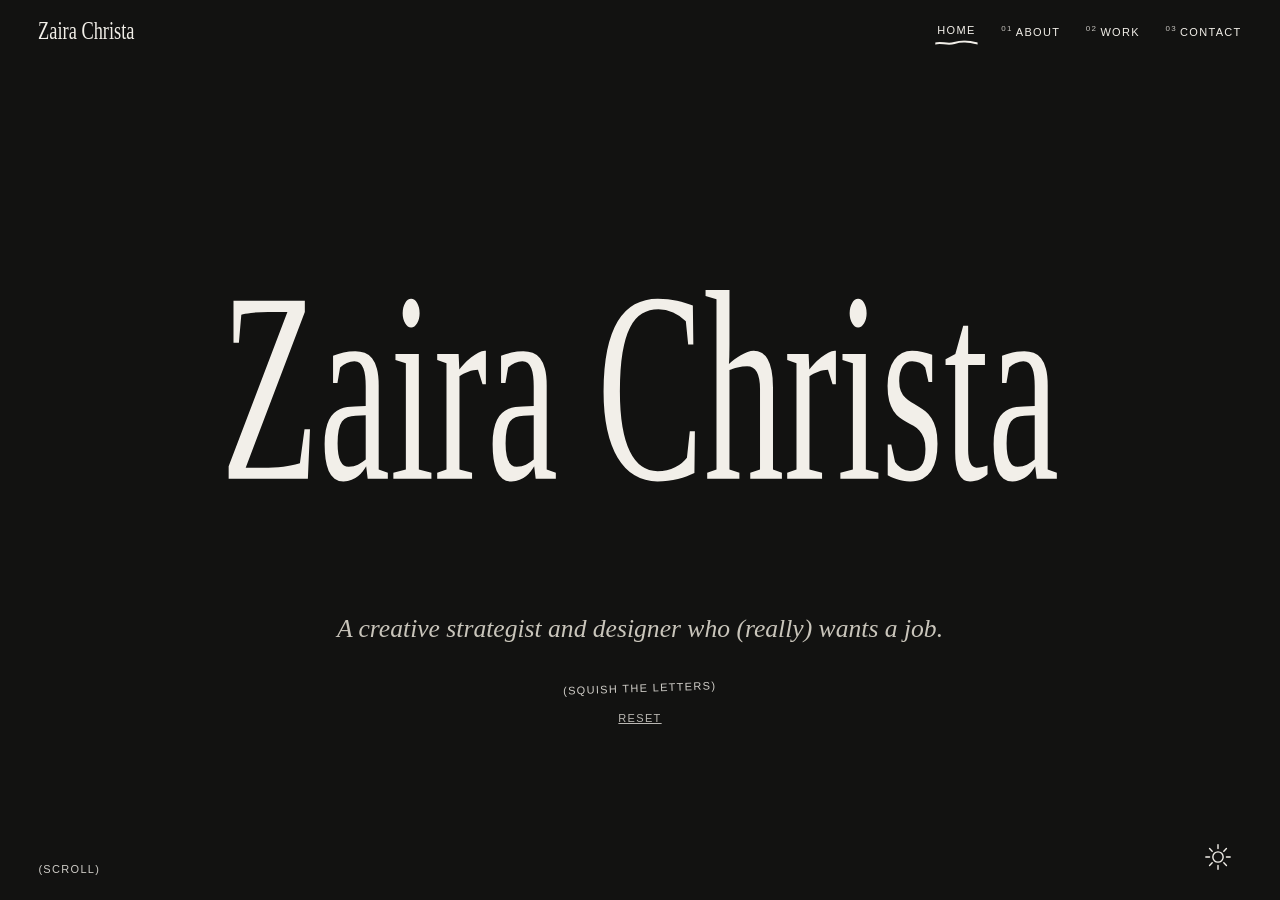
==== commit cadef4c3: "Work page is now movable windows: open up to four projects at once, info under the list, old Work pa" ====
--- a/index.html
+++ b/index.html
@@ -7,35 +7,47 @@
 <meta name="description" content="Zaira Christa, a London-based creative strategist and designer. Portfolio, work and contact.">
 <meta name="referrer" content="strict-origin-when-cross-origin">
 <meta name="theme-color" content="#121211">
+<link rel="canonical" href="https://zaichrista.github.io/zaira-christa-portfolio/">
 <meta property="og:type" content="website">
+<meta property="og:url" content="https://zaichrista.github.io/zaira-christa-portfolio/">
+<meta property="og:image" content="https://zaichrista.github.io/zaira-christa-portfolio/assets/og.png">
+<meta property="og:image:width" content="1200">
+<meta property="og:image:height" content="630">
+<meta name="twitter:card" content="summary_large_image">
+<meta name="twitter:image" content="https://zaichrista.github.io/zaira-christa-portfolio/assets/og.png">
 <meta property="og:title" content="Zaira Christa">
 <meta property="og:description" content="Creative strategist and designer based in London. Portfolio, work and contact.">
 <link rel="icon" href="data:image/svg+xml,%3Csvg xmlns='http://www.w3.org/2000/svg' viewBox='0 0 32 32'%3E%3Crect width='32' height='32' rx='6' fill='%23121211'/%3E%3Ctext x='16' y='23' text-anchor='middle' font-family='Times New Roman,serif' font-size='20' fill='%23f2efe9'%3EZ%3C/text%3E%3C/svg%3E">
+<link rel="apple-touch-icon" href="assets/apple-touch-icon.png">
 <link rel="stylesheet" href="css/style.css?v=__V__">
+<link rel="stylesheet" href="css/work2.css?v=__V__">
 </head>
 <body class="home">
 
 <header>
-  <a class="mb-z" data-go="home" aria-label="Home"><svg viewBox="0 0 22 22" aria-hidden="true"><path d="M11 5.6C8.9 5.6 8.3 7.9 7.7 9.6C7 11.6 4.3 13 4.3 16.2C4.3 19.4 7 21.2 11 21.2C15 21.2 17.7 19.4 17.7 16.2C17.7 13 15 11.6 14.3 9.6C13.7 7.9 13.1 5.6 11 5.6z"/><path d="M10.4 6L10.8 2.2L12 2.2L11.6 6z"/><path d="M12 3.6C13 1.6 15.4 1.4 16.6 2.2C15.8 4.2 13.6 4.6 12 3.6z"/></svg></a>
-  <a class="mark" data-go="home">Zaira Christa</a>
+  <a class="mb-z" href="#home" data-go="home" aria-label="Home"><svg viewBox="0 0 22 22" aria-hidden="true"><path d="M11 5.6C8.9 5.6 8.3 7.9 7.7 9.6C7 11.6 4.3 13 4.3 16.2C4.3 19.4 7 21.2 11 21.2C15 21.2 17.7 19.4 17.7 16.2C17.7 13 15 11.6 14.3 9.6C13.7 7.9 13.1 5.6 11 5.6z"/><path d="M10.4 6L10.8 2.2L12 2.2L11.6 6z"/><path d="M12 3.6C13 1.6 15.4 1.4 16.6 2.2C15.8 4.2 13.6 4.6 12 3.6z"/></svg></a>
+  <a class="mark" href="#home" data-go="home">Zaira Christa</a>
   <span class="mb-menus" aria-hidden="true"><span>File</span><span>Edit</span><span>View</span><span>Go</span><span>Window</span><span>Help</span></span>
   <nav>
-    <a data-go="home" class="cur">Home</a>
-    <a data-go="about"><i>01</i>About</a>
-    <a data-go="work"><i>02</i>Work</a>
-    <a data-go="contact"><i>03</i>Contact</a>
+    <a href="#home" data-go="home" class="cur">Home</a>
+    <a href="#about" data-go="about"><i>01</i>About</a>
+    <!-- the old desktop-style Work page is hidden, not deleted: put this link back (and remove the work alias in js/main.js) to bring it back
+    <a href="#work" data-go="work"><i>02</i>Work</a> -->
+    <a href="#work2" data-go="work2"><i>02</i>Work</a>
+    <a href="#contact" data-go="contact"><i>03</i>Contact</a>
   </nav>
 </header>
 
 <!-- HOME -->
 <main id="home" class="page active">
-  <div class="hero" id="hero" aria-label="Zaira Christa"></div>
+  <h1 class="sr-only">Zaira Christa</h1>
+  <div class="hero" id="hero" aria-hidden="true"></div>
   <p class="tagline">A creative strategist and designer who (really) wants a job.</p>
   <p class="squish label">(squish the letters)</p>
   <button class="resq label" id="resetSquish" type="button">reset</button>
 </main>
 <button class="scrollcue label" id="scrollcue" type="button">(Scroll)</button>
-<button class="sun" id="sun" type="button" aria-label="Sun" title="Light mode">
+<button class="sun" id="sun" type="button" aria-label="Play a song" title="Play a song">
   <svg viewBox="0 0 32 32" width="30" height="30" fill="none" stroke="currentColor" stroke-width="1.5" stroke-linecap="round" aria-hidden="true">
     <circle cx="16" cy="16" r="5.5"/>
     <g class="rays"><path d="M16 3v4M16 25v4M3 16h4M25 16h4M7 7l2.8 2.8M22.2 22.2L25 25M25 7l-2.8 2.8M9.8 22.2L7 25"/></g>
@@ -67,7 +79,7 @@
   <div class="about-grid">
     <h1 class="stmt stretch" style="grid-column:1 / -1">I'm Zai &lt;3</h1>
     <div class="about-left">
-      <div class="photo blob b1"><img src="assets/images/zaira.jpg" alt="Black and white photo of Zaira smiling over her shoulder, in a long patterned halter dress on a cobbled path"></div>
+      <div class="photo blob b1"><img src="assets/images/zaira.jpg" width="796" height="986" decoding="async" alt="Black and white photo of Zaira smiling over her shoulder, in a long patterned halter dress on a cobbled path"></div>
 
     </div>
     <div class="about-right prose">
@@ -92,11 +104,34 @@
   </div>
 </section>
 
+<!-- WORK II -->
+<section id="work2" class="page">
+  <div class="w2">
+    <div class="w2-left">
+      <h1 class="stretch w2h1" style="--k:1.5">I made these <span class="w2sub">(websites)</span></h1>
+      <ol class="w2list">
+        <li><button type="button" class="w2item" data-id="reach" aria-pressed="false"><i>01</i><span>The Reach Riverside</span></button></li>
+        <li><button type="button" class="w2item" data-id="mandaloun" aria-pressed="false"><i>02</i><span>Mandaloun</span></button></li>
+      </ol>
+      <h2 class="stretch w2h2" style="--k:1.4">and these too <span class="w2sub">(not websites)</span></h2>
+      <ol class="w2list">
+        <li><button type="button" class="w2item" data-id="gala" aria-pressed="false"><i>03</i><span>The Oxford Fashion Gala</span></button></li>
+        <li><button type="button" class="w2item" data-id="ff22" aria-pressed="false"><i>04</i><span>Zaira Christa FF22</span></button></li>
+        <li><button type="button" class="w2item" data-id="ss23" aria-pressed="false"><i>05</i><span>Zaira Christa SS23</span></button></li>
+        <li><button type="button" class="w2item" data-id="bekaa" aria-pressed="false"><i>06</i><span>Bekaa</span></button></li>
+        <li><button type="button" class="w2item" data-id="void" aria-pressed="false"><i>07</i><span>Void</span></button></li>
+      </ol>
+      <div class="w2note" id="w2info" aria-live="polite"></div>
+    </div>
+    <div class="w2-right" id="w2right"></div>
+  </div>
+</section>
+
 <!-- WORK -->
 <section id="work" class="page">
   <div class="desk" id="desk">
     <button class="dicon" id="dFolder" type="button" aria-label="Work, folder. Double-click to open." style="--x:41%;--y:31%">
-      <svg viewBox="0 0 64 56" aria-hidden="true"><path d="M3 9a5 5 0 0 1 5-5h14l6 6h28a5 5 0 0 1 5 5v31a5 5 0 0 1-5 5H8a5 5 0 0 1-5-5z" fill="#007f9e"/><rect x="3" y="17" width="58" height="35" rx="5" fill="#1db4d4"/><rect x="3" y="17" width="58" height="9" rx="4.5" fill="#5fd0e8" opacity=".55"/></svg>
+      <svg viewBox="0 0 64 56" aria-hidden="true"><path d="M3 9a5 5 0 0 1 5-5h14l6 6h28a5 5 0 0 1 5 5v31a5 5 0 0 1-5 5H8a5 5 0 0 1-5-5z" fill="#1db4d4"/><rect x="3" y="17" width="58" height="35" rx="5" fill="#1db4d4"/><rect x="3" y="17" width="58" height="9" rx="4.5" fill="#5fd0e8" opacity=".55"/></svg>
       <span class="dname">Work</span>
     </button>
     <button class="dicon" id="dSheet" type="button" aria-label="ZAIRA.sav, character sheet. Double-click to open." style="--x:33%;--y:52%">
@@ -106,6 +141,10 @@
     <button class="dicon" id="dCv" type="button" aria-label="CV_Zaira_Final_CREATIVE_v29.pdf. Double-click to open." style="--x:52%;--y:43%">
       <svg viewBox="0 0 48 60" aria-hidden="true"><path d="M4 2h28l12 12v42a2 2 0 0 1-2 2H4a2 2 0 0 1-2-2V4a2 2 0 0 1 2-2z" fill="#fff" stroke="#242829" stroke-width="1.6"/><path d="M32 2v12h12" fill="#C9D0CC" stroke="#242829" stroke-width="1.6" stroke-linejoin="round"/><rect x="2" y="30" width="34" height="14" rx="2" fill="#c4452d"/><text x="19" y="40.6" text-anchor="middle" font-family="Helvetica,Arial,sans-serif" font-size="9.5" font-weight="700" fill="#fff">PDF</text><path d="M9 20h18M9 25h12" stroke="#C9D0CC" stroke-width="2" stroke-linecap="round"/></svg>
       <span class="dname">CV_Zaira_Final_CREATIVE_v29.pdf</span>
+    </button>
+    <button class="dicon" id="dWebsites" type="button" aria-label="websites, folder. Double-click to open." style="--x:63%;--y:30%">
+      <svg viewBox="0 0 64 56" aria-hidden="true"><path d="M3 9a5 5 0 0 1 5-5h14l6 6h28a5 5 0 0 1 5 5v31a5 5 0 0 1-5 5H8a5 5 0 0 1-5-5z" fill="#1db4d4"/><rect x="3" y="17" width="58" height="35" rx="5" fill="#1db4d4"/><rect x="3" y="17" width="58" height="9" rx="4.5" fill="#5fd0e8" opacity=".55"/></svg>
+      <span class="dname">websites</span>
     </button>
   </div>
   <nav class="dock" aria-label="Dock">
@@ -161,12 +200,16 @@
       <div class="grip" title="Drag me"><button class="bin" type="button" aria-label="Bin this note">&times;</button></div>
       <div class="stext" contenteditable="true" spellcheck="false" aria-label="Sticky note, editable">Rectangles are permitted in this office.</div>
     </div>
-<div class="win finder closed" id="finder" aria-label="Work folder">
+<div class="sticky extra webnote" id="stickyWeb">
+      <div class="grip" title="Drag me"><button class="bin" type="button" aria-label="Bin this note">&times;</button></div>
+      <div class="stext" contenteditable="true" spellcheck="false" aria-label="Sticky note, editable">websites for clients (make sure to show everyone)</div>
+    </div>
+<div class="win finder closed" id="finder" tabindex="-1" role="dialog" aria-label="Work folder">
       <div class="tbar"><div class="dots"><button type="button" class="wclose" aria-label="Close window"></button><i></i><i></i></div><div class="ttl">Work</div></div>
       <div class="fbody">
         <aside class="side" aria-label="Sidebar">
           <h4>Favourites</h4>
-          <ul><li><button type="button" data-loc="recents">Recents</button></li><li><button type="button" class="on" data-loc="work">Work</button></li><li><button type="button" data-loc="desktop">Desktop</button></li><li><button type="button" data-loc="downloads">Downloads (do not open)</button></li></ul>
+          <ul><li><button type="button" data-loc="recents">Recents</button></li><li><button type="button" class="on" data-loc="work">Work</button></li><li><button type="button" data-loc="websites">websites</button></li><li><button type="button" data-loc="desktop">Desktop</button></li><li><button type="button" data-loc="downloads">Downloads (do not open)</button></li></ul>
           <h4>Locations</h4>
           <ul><li><button type="button" data-loc="trash">Trash</button></li></ul>
         </aside>
@@ -204,6 +247,15 @@
       <p class="mock">[ Placeholder. The real CV lands here soon. ]</p>
     </div>
   </div>
+</div>
+
+<div class="win pdfwin sitewin closed" id="sitewin" tabindex="-1" role="dialog" aria-label="Reach Riverside website">
+  <div class="tbar"><div class="dots"><button type="button" class="wclose" id="siteClose" aria-label="Close website"></button><i></i><i></i></div><div class="ttl">Reach_Riverside.html</div></div>
+  <div class="tools pdftools">
+    <span class="stat">zaichrista.github.io/Reach-Riverside-site</span>
+    <a class="btn" href="https://zaichrista.github.io/Reach-Riverside-site/" target="_blank" rel="noopener">Open in new tab</a>
+  </div>
+  <div class="pdfview real" id="siteview"></div>
 </div>
 
 <div class="win sheet closed" id="sheet" tabindex="-1" role="dialog" aria-label="Character sheet">
@@ -221,12 +273,12 @@
       </dl>
       <p class="boss"><b>Boss battle</b>Explaining how I went from a music degree at Oxford to creative strategy.</p>
     </div>
-    <div class="tabs" role="tablist">
-      <button type="button" role="tab" class="on" data-tab="abilities">Abilities</button>
-      <button type="button" role="tab" data-tab="fluent">Fluent in</button>
-      <button type="button" role="tab" data-tab="weak">Weaknesses</button>
-    </div>
-    <ul class="tab on" id="tab-abilities">
+    <div class="tabs" role="tablist" aria-label="Character sheet sections">
+      <button type="button" role="tab" class="on" data-tab="abilities" id="tabbtn-abilities" aria-controls="tab-abilities" aria-selected="true">Abilities</button>
+      <button type="button" role="tab" data-tab="fluent" id="tabbtn-fluent" aria-controls="tab-fluent" aria-selected="false">Fluent in</button>
+      <button type="button" role="tab" data-tab="weak" id="tabbtn-weak" aria-controls="tab-weak" aria-selected="false">Weaknesses</button>
+    </div>
+    <ul class="tab on" id="tab-abilities" role="tabpanel" aria-labelledby="tabbtn-abilities">
       <li>Spots inconsistencies from 20 metres away</li>
       <li>Makes research look sexy</li>
       <li>Finds the concept hiding underneath the concept</li>
@@ -236,13 +288,13 @@
       <li><i>+30</i> persuasion when presenting something visually</li>
       <li>Immune to &ldquo;can we make the logo bigger?&rdquo;</li>
     </ul>
-    <ul class="tab" id="tab-fluent">
+    <ul class="tab" id="tab-fluent" role="tabpanel" aria-labelledby="tabbtn-fluent">
       <li>Extremely specific references</li>
       <li>Times New Roman (stretched)</li>
       <li>Helvetica</li>
       <li>Learning languages to a semi-conversational level</li>
     </ul>
-    <ul class="tab" id="tab-weak">
+    <ul class="tab" id="tab-weak" role="tabpanel" aria-labelledby="tabbtn-weak">
       <li>Rectangles</li>
       <li>&ldquo;Final_v7_REALfinal.ai&rdquo;</li>
       <li>Cannot leave a perfectly adequate website alone</li>
@@ -254,5 +306,6 @@
 
 <script src="js/config.js?v=__V__"></script>
 <script src="js/main.js?v=__V__"></script>
+<script src="js/work2.js?v=__V__"></script>
 </body>
 </html>
--- a/css/style.css
+++ b/css/style.css
@@ -8,7 +8,7 @@
     --crt:#5B6264;
     --charcoal:#242829;
     --white:#f2efe9;
-    --grey:#7d7a72;
+    --grey:#5f5c54;   /* darkened for contrast: about 5.7:1 on the cream */
     --serif:"Times New Roman",Times,serif;
     --sans:Helvetica,"Helvetica Neue",Arial,sans-serif;
     --g:clamp(1.25rem,3vw,2.5rem);   /* page gutter */
@@ -20,6 +20,7 @@
   }
   *{box-sizing:border-box;margin:0;padding:0}
   html{scroll-behavior:smooth;overflow:hidden}
+  @media(prefers-reduced-motion:reduce){html{scroll-behavior:auto}}
   body{
     background:var(--white);
     color:var(--black);
@@ -30,10 +31,11 @@
   body.home{background:var(--black)}
   a{color:inherit}
   button{font-family:inherit}
+  .sr-only{position:absolute;width:1px;height:1px;margin:-1px;padding:0;overflow:hidden;clip:rect(0 0 0 0);white-space:nowrap;border:0}
+  :focus-visible{outline:2px solid var(--bondi);outline-offset:3px}
 
   /* shared pieces */
   .label{font-family:var(--sans);font-size:11px;line-height:1.2;letter-spacing:.12em;text-transform:uppercase}
-  .wob{position:relative}
   .stretch{display:block;transform:scaleY(var(--k,1.4));transform-origin:0 0}
 
   /* ---------- HEADER ---------- */
@@ -60,7 +62,8 @@
     position:relative;font-family:var(--sans);font-size:11px;letter-spacing:.12em;text-transform:uppercase;
     text-decoration:none;cursor:pointer;
   }
-  nav a i{font-style:normal;font-size:8px;vertical-align:super;margin-right:3px;opacity:.55}
+  nav a i{font-style:normal;font-size:8px;vertical-align:super;margin-right:3px;opacity:.8}
+  nav a::before{content:"";position:absolute;inset:-.8rem -.5rem}   /* bigger tap area, nothing visible */
   nav a::after{
     content:"";position:absolute;left:-2px;right:-2px;bottom:-8px;height:6px;background:currentColor;
     clip-path:inset(0 100% 0 0);transition:clip-path .35s ease;   /* drawn in from the left, rubbed out from the right */
@@ -79,16 +82,6 @@
   .page.active{display:block;animation:fade .6s ease}
   @keyframes fade{from{opacity:0}to{opacity:1}}
 
-  .meta{
-    position:relative;display:flex;justify-content:space-between;gap:1rem;
-    padding-top:1rem;margin-bottom:3.2rem;
-  }
-  .meta::before{
-    content:"";position:absolute;top:0;left:0;right:0;height:6px;background:currentColor;
-    -webkit-mask:var(--wob) center/100% 100% no-repeat;mask:var(--wob) center/100% 100% no-repeat;
-  }
-  .meta.clean::before{-webkit-mask:none;mask:none;height:1px;background:rgba(18,18,17,.5)}
-
   /* big statement type: stretched Times */
   .stmt{
     font-weight:400;font-size:clamp(2.2rem,5.6vw,5.2rem);line-height:1.02;
@@ -118,7 +111,7 @@
   .l .t{display:inline-block;transform:scale(var(--sx,1),var(--sy,1.7))}
 
   .tagline{margin-top:2.2rem;font-size:clamp(1.1rem,2.4vw,1.6rem);font-style:italic;color:#c9c5bb}
-  .squish{margin-top:2.4rem;color:var(--white);opacity:.6;transform:rotate(-2deg)}
+  .squish{margin-top:2.4rem;color:var(--white);opacity:.85;transform:rotate(-2deg)}
   .squish.shimmy{animation:shimmy .8s ease-in-out}
   @keyframes shimmy{
     0%,100%{transform:rotate(-2deg)}
@@ -126,8 +119,8 @@
     44%{transform:translateX(-5px) rotate(-4deg)} 60%{transform:translateX(5px) rotate(1deg)}
     76%{transform:translateX(-2px) rotate(-3deg)}
   }
-  .resq{margin-top:.9rem;background:none;border:none;color:var(--white);opacity:.4;cursor:pointer;text-decoration:underline;padding:.2rem .4rem}
-  .resq:hover{opacity:.9}
+  .resq{margin-top:.3rem;background:none;border:none;color:var(--white);opacity:.75;cursor:pointer;text-decoration:underline;padding:.75rem 1rem}
+  .resq:hover,.resq:focus-visible{opacity:1}
 
   /* scroll cue, sun and song: Home only */
   .scrollcue,.sun,.song{display:none}
@@ -135,8 +128,8 @@
   body.home .sun{display:flex}
   body.home .song:not([hidden]){display:block}
   .scrollcue{
-    position:fixed;left:var(--g);bottom:1.5rem;z-index:30;background:none;border:none;
-    color:var(--white);opacity:.7;cursor:pointer;
+    position:fixed;left:calc(var(--g) - .8rem);bottom:.8rem;z-index:30;background:none;border:none;
+    color:var(--white);opacity:.85;cursor:pointer;padding:.7rem .8rem;
   }
   .sun{
     position:fixed;right:var(--g);bottom:1.2rem;z-index:56;width:3rem;height:3rem;
@@ -272,7 +265,7 @@
   .file{border-radius:.4rem}
   .file.sel{background:rgba(0,0,0,.08)}
   .file.sel .name{background:#2f6fe0;color:#fff;border-radius:.25rem}
-  .file:focus-visible{outline:none}
+  .file:focus-visible{outline:2px solid var(--deep-bondi);outline-offset:1px}
   .fstat{padding:.4rem .8rem;border-top:1px solid #cfcabd;background:#ebe8e1;font-size:.75rem;color:#6b675c;text-align:center}
   .sticky{
     --dx:0px;--dy:0px;
@@ -288,6 +281,7 @@
   .sticky .bin:hover{color:#000}
   .sticky .stext:empty::before{content:attr(data-ph);opacity:.45}
   .sticky.extra{right:auto;top:auto}
+  .sticky.webnote{left:min(calc(63% + 6rem),calc(100% - 13rem));top:calc(30% + .2rem);--r:-3deg;background:#a8e6cf;width:11rem;font-size:1.05rem}
   /* the dock */
   .dock{
     position:fixed;left:50%;bottom:1.4rem;transform:translateX(-50%);z-index:390;
@@ -300,7 +294,8 @@
     cursor:pointer;transform-origin:50% 100%;transition:transform .16s;
   }
   .dk svg{display:block;width:100%;height:100%}
-  .dk:hover,.dk:focus-visible{transform:scale(1.32) translateY(-3px);outline:none}
+  .dk:hover,.dk:focus-visible{transform:scale(1.32) translateY(-3px)}
+  .dk:focus-visible{outline:2px solid var(--charcoal);outline-offset:2px;border-radius:.6rem}
   .dk::after{
     content:attr(data-tip);position:absolute;bottom:calc(100% + .45rem);left:50%;transform:translateX(-50%);
     background:rgba(30,30,28,.88);color:#fff;font-family:var(--sans);font-size:.68rem;padding:.22rem .55rem;
@@ -337,6 +332,7 @@
   .btn:disabled{opacity:.35;cursor:default}
   .btn:not(:disabled):hover{background:var(--black);color:#fff}
   .stat{margin-left:auto;font-size:.78rem;color:#5d5a50}
+  .pframe{flex:1;min-height:0;width:100%;border:0;display:block;background:#0a0a0a}
   .pbody{display:grid;grid-template-columns:10rem 1fr;grid-template-rows:minmax(0,1fr);flex:1;min-height:0}
   @container (max-width:520px){.pbody{grid-template-columns:1fr}.thumbs{display:none}}
   .thumbs{overflow:auto;background:#ebe8e1;border-right:1px solid #cfcabd;padding:.8rem;display:flex;flex-direction:column;gap:.7rem}
@@ -348,6 +344,8 @@
     display:flex;align-items:center;justify-content:center;text-align:center;padding:.25rem;
   }
   .thumb.dark .mini{background:var(--black);color:var(--white)}
+  .thumb .mini:has(img){padding:0;overflow:hidden;aspect-ratio:16/9}
+  .thumb .mini img{display:block;width:100%;height:100%;object-fit:cover}
   .thumb.cur .mini{outline:2px solid #c4452d;outline-offset:1px}
   .pasteboard{background:#bcb8ad;display:flex;align-items:center;justify-content:center;padding:1rem;min-height:0;overflow:hidden;container-type:size}
   .slidebox{
@@ -362,6 +360,8 @@
     font-family:var(--serif);--ft:6.4cqw;--fb:3.5cqw;
   }
   .slide.dark{background:var(--black);color:var(--white)}
+  .slide.shot{padding:0;background:#faf8f3}
+  .slide.shot img{display:block;width:100%;height:100%;object-fit:contain;user-select:none}
   .slide.title,.slide.thanks{justify-content:center}
   .slide h2{
     font-weight:400;font-size:calc(var(--ft) * 1.9);line-height:1;
@@ -477,6 +477,7 @@
     background:transparent;border:none;padding:.4rem 0 .7rem;outline:none;border-radius:0;
   }
   input:focus,textarea:focus{background:rgba(18,18,17,.04)}
+  .field:focus-within{outline:2px solid var(--deep-bondi);outline-offset:4px}
   textarea{min-height:8rem;resize:none}
   .send-row{display:flex;align-items:center;gap:1.4rem;flex-wrap:wrap}
   .send{
@@ -485,7 +486,6 @@
     border-radius:42% 58% 63% 37% / 46% 41% 59% 54%;transform:rotate(-2deg);transition:transform .2s;
   }
   .send:hover{transform:rotate(1.5deg) scale(1.03)}
-  .note{font-family:var(--sans);font-size:12px;font-style:italic;color:var(--grey);transform:rotate(1deg)}
 
   /* ---------- FOOTER ---------- */
   footer{
@@ -656,7 +656,7 @@
   body.work header nav a{
     font-size:13px;letter-spacing:0;text-transform:none;font-weight:400;padding:.18rem .6rem;border-radius:.3rem;
   }
-  body.work header nav a::after{display:none}
+  body.work header nav a::after,body.work header nav a::before{display:none}
   body.work header nav a i{display:none}
   body.work header nav a:hover{background:rgba(36,40,41,.14)}
   body.work header nav a.cur{font-weight:700}
@@ -695,6 +695,13 @@
   .win.max .rz{display:none}
   .win.max .tbar{cursor:default}
   .dots .wmax{cursor:pointer;position:relative}
+  @media(pointer:coarse){
+    .dots{gap:.5rem}
+    .dots i,.dots button{width:1.5rem;height:1.5rem}
+    .dots .wclose::after,.dots .pclose::after{font-size:1rem}
+    .tabs button,.sheetbtn,.cookie button,.btn{min-height:2.75rem}
+    .side li button{padding:.6rem .5rem}
+  }
   .dots .wmax::after{content:"+";position:absolute;inset:0;display:flex;align-items:center;justify-content:center;font:700 .8rem/1 var(--sans);color:rgba(5,60,15,.75);padding-bottom:.05rem}
   @media(max-width:700px){.rz,.wmax{display:none}}
   .dicon[hidden]{display:none}
@@ -712,6 +719,9 @@
 
   /* the PDF viewer */
   body.work .pdfwin{display:flex;container-type:inline-size}
+  .sitewin .pdfview{overflow:hidden}
+  .sitewin .pdfview iframe{background:#fff;width:1600px;max-width:none;transform-origin:0 0}
+  .finder .ico.html-ico::before{content:"HTML";background:#0095B6}
   .pdfwin{background:var(--ice);border-color:var(--charcoal);color:var(--charcoal);box-shadow:6px 6px 0 rgba(36,40,41,.28)}
   .pdfwin .tbar{background:linear-gradient(var(--ice),var(--frost));border-bottom:1px solid var(--crt);color:var(--charcoal)}
   .pdfwin .tools{background:var(--ice);border-bottom:1px solid rgba(91,98,100,.55)}
@@ -742,3 +752,10 @@
     body.work header{gap:.4rem;padding:0 .5rem}
     body.work header nav a{font-size:12px;padding:.18rem .4rem}
   }
+
+  @media(prefers-reduced-motion:reduce){
+    .cookie{animation:none}
+    .sun,.sun .rays,.nope,.dk,.send,.sheetbtn,.sticky{transition:none}
+    .sun:hover,.send:hover,.sheetbtn:hover,.dk:hover,.dk:focus-visible{transform:none}
+    .sheetbtn:hover{transform:rotate(-1.5deg)}
+  }
--- a/css/work2.css
+++ b/css/work2.css
@@ -0,0 +1,127 @@
+/* ---------- WORK II : "I did this" on the left, movable windows on the right ---------- */
+body.work2{background:var(--white)}
+#work2{padding-top:6.5rem;font-family:var(--sans)}
+.w2{display:grid;grid-template-columns:minmax(0,2.6fr) minmax(0,9.4fr);gap:clamp(.5rem,1vw,1rem);align-items:start}
+.w2-left{min-width:0}
+
+/* stretched Times headings; the second one is the smaller one */
+.w2h1,.w2h2{font-family:var(--serif);font-weight:400;letter-spacing:-.01em}
+.w2h1{font-size:clamp(2.6rem,min(5.2vw,12vh),6rem);line-height:.95}
+.w2sub{font-size:.18em;letter-spacing:0;vertical-align:.2em;white-space:nowrap}
+.w2h2 .w2sub{font-size:.33em}   /* the heading is smaller, so the subheading is scaled up to match the first one */
+.w2h2{font-size:clamp(1.5rem,min(2.8vw,5.5vh),2.8rem);line-height:1;margin-top:2.2rem}
+
+/* the project lists */
+.w2list{list-style:none;margin:1.2rem 0 0;padding:0}
+.w2item{
+  display:inline-flex;align-items:baseline;gap:1rem;padding:.4rem 0;border:0;
+  background:none;color:inherit;cursor:pointer;text-align:left;
+  font-family:var(--serif);font-size:clamp(1.1rem,min(1.7vw,3.6vh),1.7rem);line-height:1.15;
+  transition:padding-left .25s ease;
+}
+.w2item i{font-family:var(--sans);font-style:normal;font-size:11px;letter-spacing:.12em;opacity:.6;min-width:1.4rem}
+.w2item:hover,.w2item:focus-visible,.w2item.on{padding-left:.7rem}
+.w2item span{position:relative}
+.w2item span::after{
+  content:"";position:absolute;left:-2px;right:-2px;bottom:-4px;height:6px;background:currentColor;
+  clip-path:inset(0 100% 0 0);transition:clip-path .35s ease;
+  -webkit-mask:var(--wob) center/100% 100% no-repeat;mask:var(--wob) center/100% 100% no-repeat;
+}
+.w2item.on span::after{clip-path:inset(0 0 0 0)}
+.w2item.pinned::after{
+  content:"open";margin-left:.4rem;font-family:var(--sans);font-size:10px;letter-spacing:.12em;text-transform:uppercase;color:var(--deep-bondi);
+}
+
+/* the area the windows live in */
+.w2-right{position:sticky;top:4rem;margin-top:-2.5rem;margin-left:-.5rem;min-width:0}
+.w2space{
+  position:relative;overflow:hidden;height:calc(100dvh - 9.5rem);min-height:26rem;
+  border:1px dashed rgba(255,255,255,.28);
+}
+.w2idle{
+  display:none;position:absolute;inset:0;align-items:center;justify-content:center;text-align:center;
+  padding:2rem;font-family:var(--serif);font-style:italic;font-size:clamp(1.1rem,2vw,1.7rem);line-height:1.3;color:var(--ice);
+}
+.w2idle.on{display:flex}
+
+/* a window: platinum, movable, resizable */
+.w2win{
+  position:absolute;display:flex;flex-direction:column;overflow:hidden;background:var(--ice);color:var(--charcoal);
+  border:1px solid var(--charcoal);box-shadow:6px 6px 0 rgba(36,40,41,.28);font-family:var(--sans);
+  animation:fade .3s ease;
+}
+.w2win:not(.front){box-shadow:3px 3px 0 rgba(36,40,41,.28)}
+.w2win .tbar{background:linear-gradient(var(--ice),var(--frost));border-bottom:1px solid var(--crt);color:var(--charcoal);cursor:grab;touch-action:none;user-select:none;-webkit-user-select:none}
+.w2win .tbar:active{cursor:grabbing}
+.w2win:not(.front) .tbar{background:var(--frost);color:var(--crt)}
+.w2win .tools{background:var(--ice);border-bottom:1px solid rgba(91,98,100,.55)}
+.w2win .btn{background:var(--ice);color:var(--charcoal);border-color:var(--charcoal);text-decoration:none;text-align:center}
+.w2win .btn:hover{background:var(--deep-bondi);border-color:var(--deep-bondi);color:var(--ice)}
+.w2win .stat{margin-right:auto;margin-left:0;color:var(--crt);font-size:.8rem}
+.w2win.max{left:0!important;top:0!important;width:100%!important;height:100%!important;box-shadow:none}
+.w2win.max .tbar{cursor:default}
+.w2win.max .w2rz{display:none}
+
+.w2view{flex:1;min-height:0;position:relative;overflow:hidden;background:var(--crt)}
+.w2view iframe{position:absolute;left:0;top:0;display:block;border:0;background:#fff;max-width:none;transform-origin:0 0;height:calc(100% / var(--k,1));transform:scale(var(--k,1))}
+/* a click on a window behind brings it forward, rather than landing in the site */
+.w2win.site:not(.front) .w2view::after{content:"";position:absolute;inset:0;z-index:3}
+.w2space.busy iframe{pointer-events:none}
+.w2space.busy{user-select:none;-webkit-user-select:none}
+
+/* edges and corners to resize from */
+.w2rz{position:absolute;z-index:5;touch-action:none}
+.w2rz-n,.w2rz-s{left:12px;right:12px;height:7px;cursor:ns-resize}
+.w2rz-e,.w2rz-w{top:12px;bottom:12px;width:7px;cursor:ew-resize}
+.w2rz-n{top:-3px}.w2rz-s{bottom:-3px}.w2rz-e{right:-3px}.w2rz-w{left:-3px}
+.w2rz-ne,.w2rz-nw,.w2rz-se,.w2rz-sw{width:16px;height:16px}
+.w2rz-ne{top:-3px;right:-3px;cursor:nesw-resize}
+.w2rz-sw{bottom:-3px;left:-3px;cursor:nesw-resize}
+.w2rz-nw{top:-3px;left:-3px;cursor:nwse-resize}
+.w2rz-se{bottom:-3px;right:-3px;cursor:nwse-resize}
+
+/* the "how I think" windows scroll, and hold several images */
+.w2view.w2scroll{overflow-y:scroll;overscroll-behavior:contain;padding:1rem;scrollbar-width:thin}
+.w2scroll:focus-visible{outline:2px solid var(--bondi);outline-offset:-3px}
+.w2scroll figure{margin:0 0 1rem}
+.w2scroll figure:last-child{margin-bottom:0}
+.w2scroll img{display:block;width:100%;height:auto;background:#fff}
+.w2ph{
+  aspect-ratio:4/3;display:flex;align-items:center;justify-content:center;text-align:center;padding:1rem;
+  background:var(--ice);border:1px dashed var(--charcoal);color:var(--crt);font-size:.78rem;line-height:1.4;
+}
+.portrait .w2ph{aspect-ratio:3/4}
+
+/* the writing under the "how I think" list */
+.w2note{margin-top:3.5rem;font-family:var(--serif);font-size:1.05rem;line-height:1.45}
+.w2note:empty{display:none}
+.w2note p+p{margin-top:.5rem}
+.w2note b{font-family:var(--sans);font-size:10px;font-weight:400;letter-spacing:.12em;text-transform:uppercase;margin-right:.5rem}
+
+/* the page is black with white writing, like the home page; the windows keep the platinum look */
+body.work2{background:var(--black);color:var(--white)}
+body.work2 header{color:var(--white)}
+.w2note{color:var(--white)}
+.w2note b,.w2item.pinned::after{color:var(--bondi)}
+
+/* phones: no floating, the windows stack under the list */
+@media(max-width:800px){
+  #work2{padding-top:5.5rem}
+  .w2{grid-template-columns:1fr}
+  .w2-right{position:static;margin:0}
+  .w2space{height:auto;min-height:0;overflow:visible;border:0;display:flex;flex-direction:column;gap:1.4rem}
+  .w2win{position:relative;left:auto!important;top:auto!important;width:100%!important;height:auto!important;z-index:auto!important}
+  .w2win.portrait{width:min(100%,24rem)!important}
+  .w2win.front{outline:2px solid var(--bondi);outline-offset:3px}
+  .w2view{flex:none;aspect-ratio:16/10}
+  .w2win.portrait .w2view{aspect-ratio:3/4}
+  .w2win.max .w2view{aspect-ratio:auto;height:75dvh}
+  .w2win.max{left:auto!important;top:auto!important;width:100%!important;height:auto!important}
+  .w2win .tbar{cursor:default}
+  .w2rz{display:none}
+  .w2idle{position:static;padding:1rem 0;justify-content:flex-start;text-align:left}
+}
+@media(prefers-reduced-motion:reduce){
+  .w2win{animation:none}
+  .w2item,.w2item span::after{transition:none}
+}
